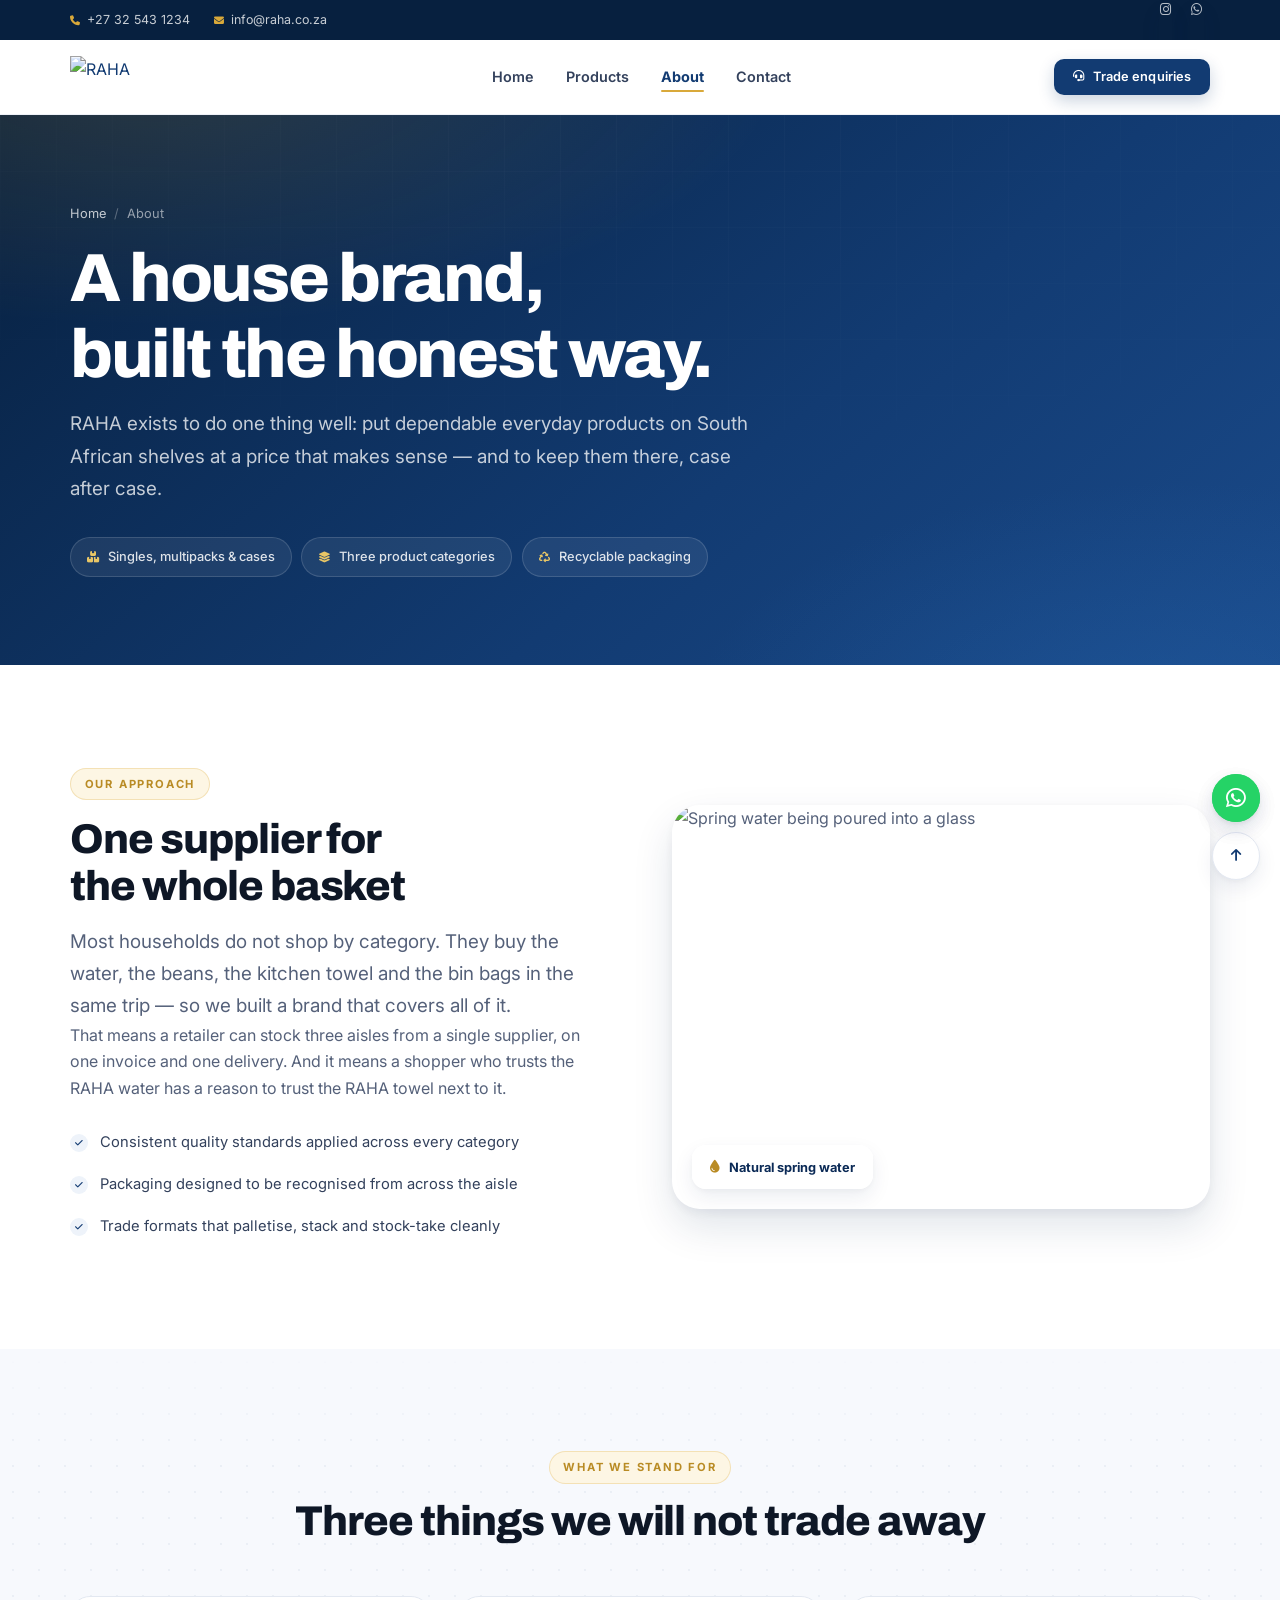
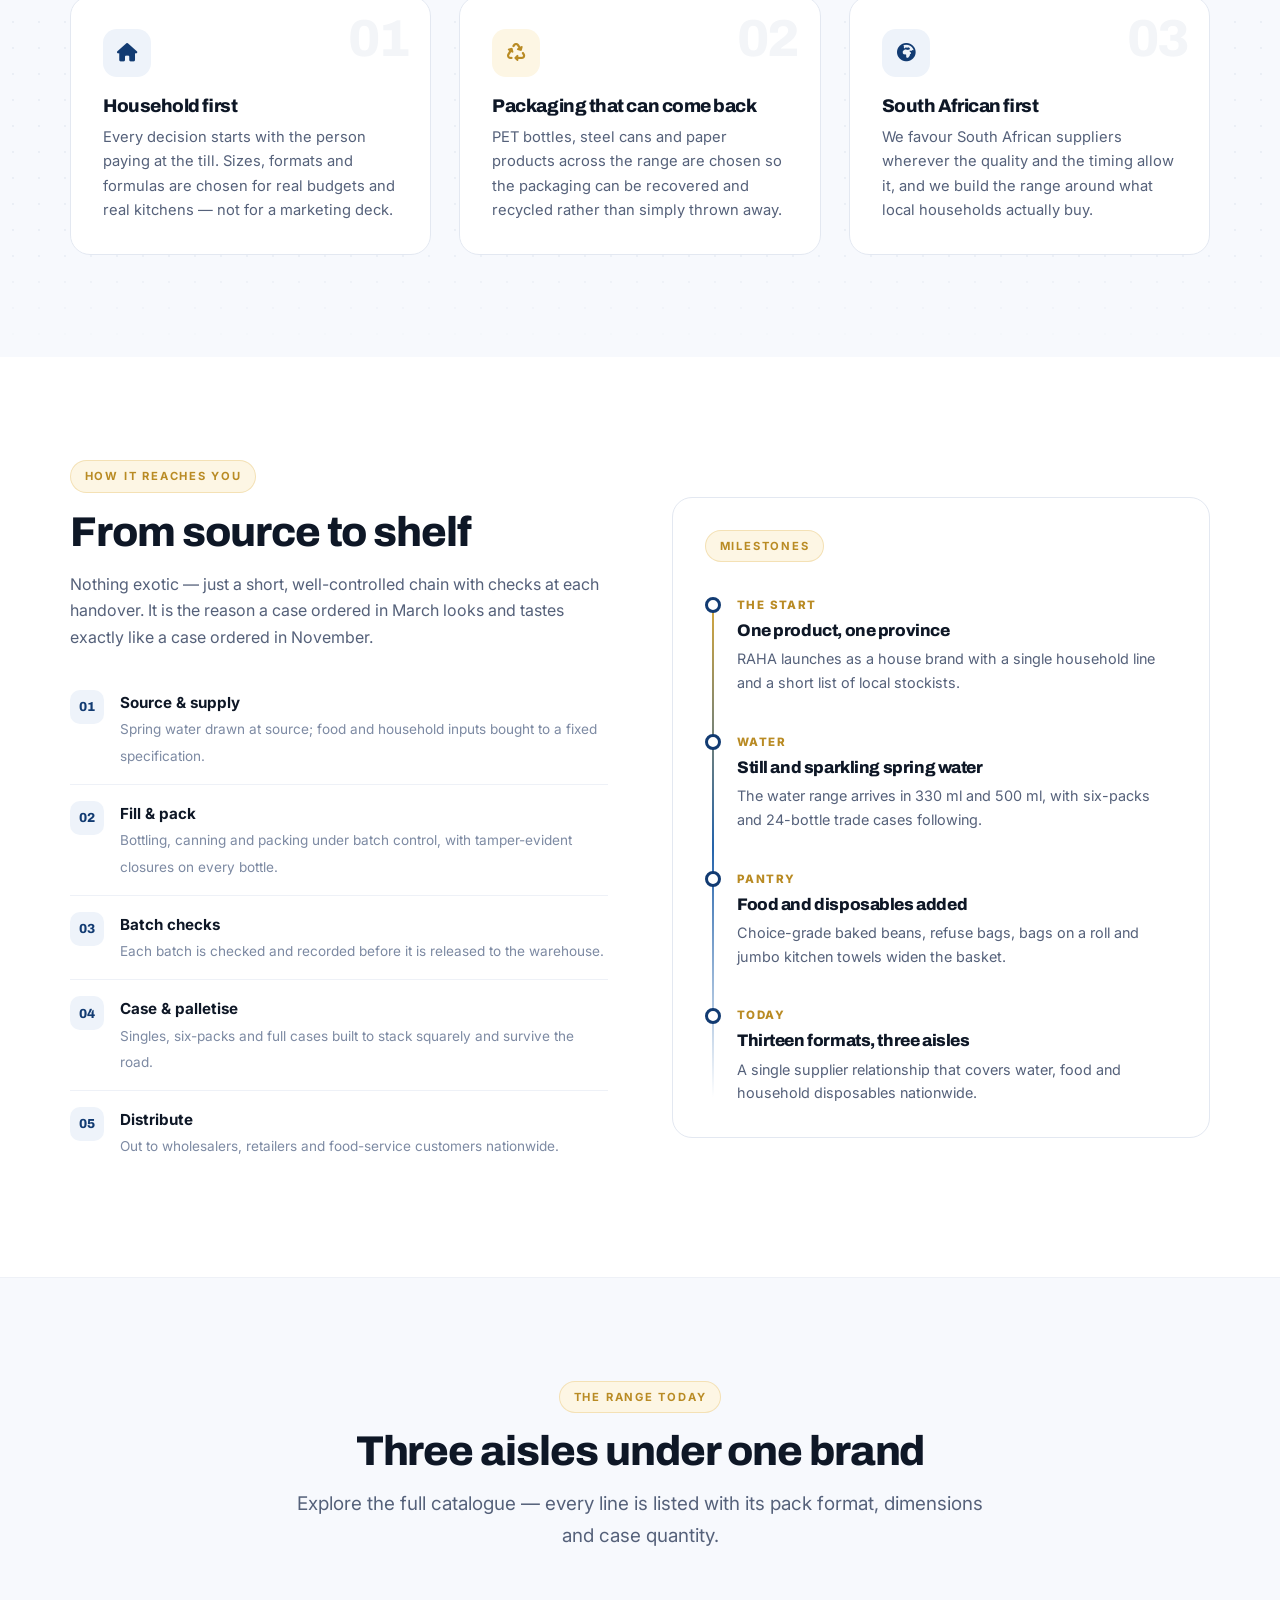
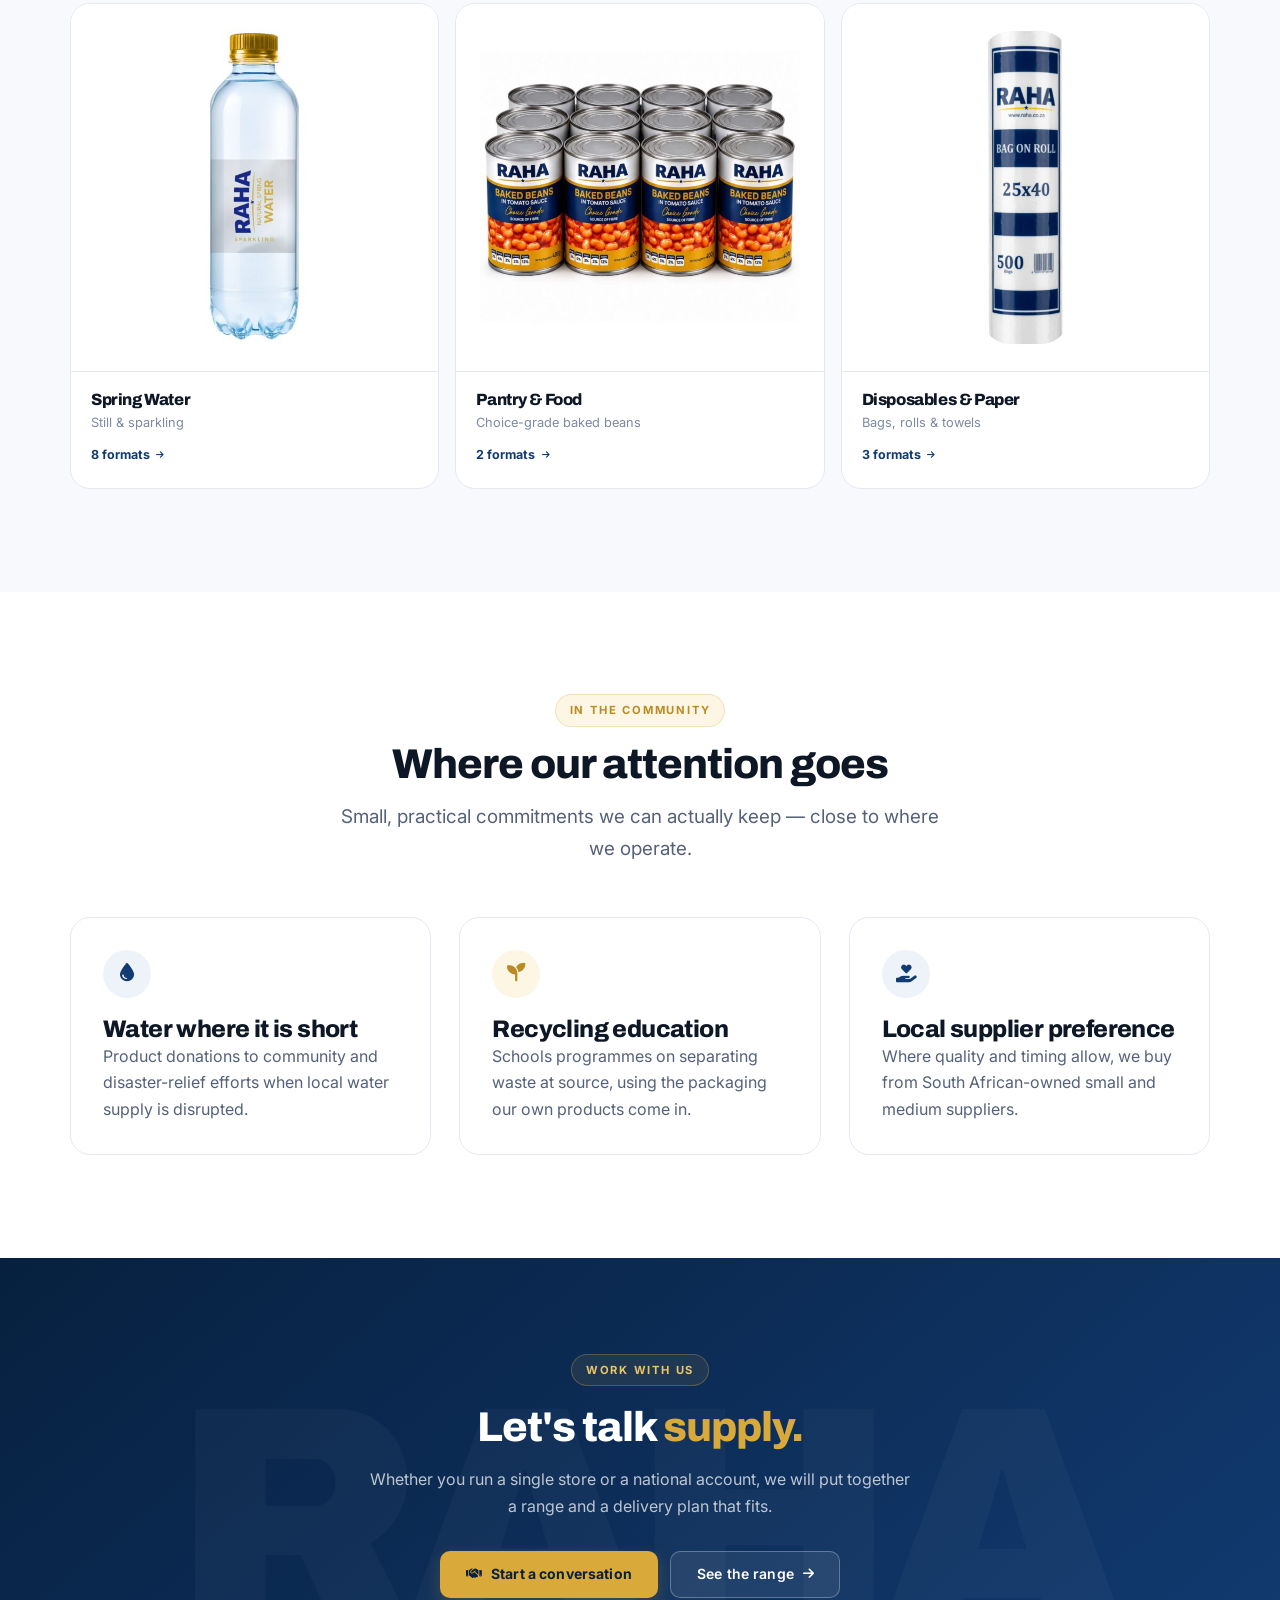
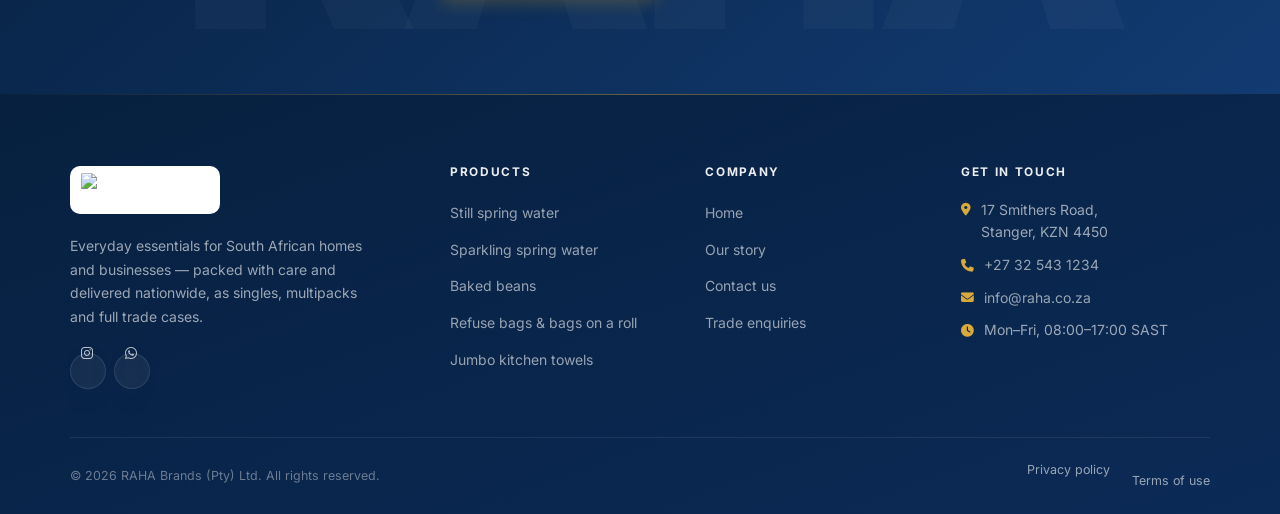
==== about/index.html @ f07d99db "Update site pages, add product images and assets Co-Authored-By: Claude Sonnet 5 <noreply@anthropic." ====
<!DOCTYPE html>
<html lang="en-ZA">
<head>
  <meta charset="UTF-8">
  <meta name="viewport" content="width=device-width, initial-scale=1">
  <meta name="theme-color" content="#123b72">

  <title>About RAHA | A South African House Brand</title>
  <meta name="description" content="RAHA is a South African house brand built on three aisles — spring water, pantry staples and household disposables. Singles, multipacks and full trade cases, delivered nationwide.">
  <meta name="keywords" content="about RAHA, South African house brand, spring water, pantry staples, household disposables, local brand">
  <meta name="author" content="RAHA Brands (Pty) Ltd">
  <meta name="robots" content="index, follow">

  <meta property="og:type" content="website">
  <meta property="og:url" content="https://www.raha.co.za/about/">
  <meta property="og:title" content="About RAHA | A South African House Brand">
  <meta property="og:description" content="Three aisles, one trusted brand — proudly South African, delivered nationwide.">
  <meta property="og:image" content="https://www.raha.co.za/og-image.jpg">
  <meta property="og:site_name" content="RAHA">
  <meta name="twitter:card" content="summary_large_image">
  <meta name="twitter:title" content="About RAHA">
  <meta name="twitter:description" content="Three aisles, one trusted brand — proudly South African, delivered nationwide.">

  <link rel="canonical" href="https://www.raha.co.za/about/">
  <link rel="icon" href="../favicon.ico" type="image/x-icon">
  <link rel="apple-touch-icon" sizes="180x180" href="../apple-touch-icon.png">

  <link rel="preconnect" href="https://fonts.googleapis.com">
  <link rel="preconnect" href="https://fonts.gstatic.com" crossorigin>
  <link href="https://fonts.googleapis.com/css2?family=Archivo:wght@600;700;800;900&family=Inter:wght@400;500;600;700&display=swap" rel="stylesheet">
  <link rel="stylesheet" href="https://cdnjs.cloudflare.com/ajax/libs/font-awesome/6.5.0/css/all.min.css">
  <link rel="stylesheet" href="../assets/css/raha.css">
  <link rel="stylesheet" href="../assets/css/motion.css">
</head>
<body>

<a class="skip-link" href="#main">Skip to content</a>

<div class="topbar">
  <div class="shell topbar__inner">
    <ul class="topbar__list">
      <li><i class="fas fa-phone" aria-hidden="true"></i><a href="tel:+27325431234">+27 32 543 1234</a></li>
      <li><i class="fas fa-envelope" aria-hidden="true"></i><a href="mailto:info@raha.co.za">info@raha.co.za</a></li>
    </ul>
    <ul class="topbar__social" aria-label="RAHA on social media">
      <li><a href="https://www.instagram.com/Raha_brands" target="_blank" rel="noopener" aria-label="RAHA on Instagram"><i class="fab fa-instagram" aria-hidden="true"></i></a></li>
      <li><a href="https://wa.me/27325431234" target="_blank" rel="noopener" aria-label="RAHA on WhatsApp"><i class="fab fa-whatsapp" aria-hidden="true"></i></a></li>
    </ul>
  </div>
</div>

<header class="site-header">
  <div class="shell site-header__inner">
    <a class="brand" href="../home/" aria-label="RAHA — home">
      <img src="../logo.jpeg" alt="RAHA" width="160" height="42">
    </a>

    <nav class="nav" aria-label="Primary">
      <ul class="nav__list">
        <li><a class="nav__link" href="../home/">Home</a></li>
        <li><a class="nav__link" href="../product/">Products</a></li>
        <li><a class="nav__link" href="../about/" aria-current="page">About</a></li>
        <li><a class="nav__link" href="../contact/">Contact</a></li>
      </ul>
    </nav>

    <div class="header-actions">
      <a class="btn btn--primary btn--sm btn--desktop" href="../contact/"><i class="fas fa-headset" aria-hidden="true"></i> Trade enquiries</a>
      <button type="button" class="burger" id="burger" aria-expanded="false" aria-controls="mobileNav" aria-label="Open menu">
        <span></span><span></span><span></span>
      </button>
    </div>
  </div>
</header>

<div class="mobile-nav" id="mobileNav">
  <a class="mobile-nav__link" href="../home/">Home <i class="fas fa-chevron-right" aria-hidden="true"></i></a>
  <a class="mobile-nav__link" href="../product/">Products <i class="fas fa-chevron-right" aria-hidden="true"></i></a>
  <a class="mobile-nav__link" href="../about/" aria-current="page">About <i class="fas fa-chevron-right" aria-hidden="true"></i></a>
  <a class="mobile-nav__link" href="../contact/">Contact <i class="fas fa-chevron-right" aria-hidden="true"></i></a>
  <a class="btn btn--primary btn--block" href="../contact/"><i class="fas fa-headset" aria-hidden="true"></i> Trade enquiries</a>
</div>
<div class="scrim" id="scrim"></div>

<main id="main">

  <!-- ══ PAGE HERO ══ -->
  <section class="page-hero">
    <div class="shell">
      <nav aria-label="Breadcrumb">
        <ol class="crumbs">
          <li><a href="../home/">Home</a></li>
          <li>About</li>
        </ol>
      </nav>
      <h1 class="display">A house brand,<br>built the honest way.</h1>
      <p class="lead measure">RAHA exists to do one thing well: put dependable everyday products on South African shelves at a price that makes sense — and to keep them there, case after case.</p>

      <div class="hero-facts">
        <span class="hero-fact"><i class="fas fa-boxes-stacked" aria-hidden="true"></i> Singles, multipacks &amp; cases</span>
        <span class="hero-fact"><i class="fas fa-layer-group" aria-hidden="true"></i> Three product categories</span>
        <span class="hero-fact"><i class="fas fa-recycle" aria-hidden="true"></i> Recyclable packaging</span>
      </div>
    </div>
  </section>

  <!-- ══ INTRO SPLIT ══ -->
  <section class="section">
    <div class="shell split">
      <div class="reveal reveal--left">
        <span class="eyebrow">Our approach</span>
        <h2 class="h2" style="margin:1rem 0">One supplier for<br>the whole basket</h2>
        <p class="lead">Most households do not shop by category. They buy the water, the beans, the kitchen towel and the bin bags in the same trip — so we built a brand that covers all of it.</p>
        <p>That means a retailer can stock three aisles from a single supplier, on one invoice and one delivery. And it means a shopper who trusts the RAHA water has a reason to trust the RAHA towel next to it.</p>

        <ul class="check-list" style="margin-top:1.25rem">
          <li><i class="fas fa-check" aria-hidden="true"></i> Consistent quality standards applied across every category</li>
          <li><i class="fas fa-check" aria-hidden="true"></i> Packaging designed to be recognised from across the aisle</li>
          <li><i class="fas fa-check" aria-hidden="true"></i> Trade formats that palletise, stack and stock-take cleanly</li>
        </ul>
      </div>

      <div class="split__media reveal reveal--right" data-delay="1">
        <img src="../pic2.jpg" alt="Spring water being poured into a glass" loading="lazy">
        <span class="split__badge"><i class="fas fa-droplet" aria-hidden="true"></i> Natural spring water</span>
      </div>
    </div>
  </section>

  <!-- ══ VALUES ══ -->
  <section class="section section--tint section--dotted">
    <div class="shell">
      <div class="section-head section-head--center reveal">
        <span class="eyebrow">What we stand for</span>
        <h2 class="h2">Three things we will not trade away</h2>
      </div>

      <div class="grid grid--3">
        <div class="card card--raise feature-card reveal reveal--flip">
          <span class="feature-card__index" aria-hidden="true">01</span>
          <div class="icon-badge"><i class="fas fa-house" aria-hidden="true"></i></div>
          <h3>Household first</h3>
          <p>Every decision starts with the person paying at the till. Sizes, formats and formulas are chosen for real budgets and real kitchens — not for a marketing deck.</p>
        </div>

        <div class="card card--raise feature-card reveal reveal--flip" data-delay="1">
          <span class="feature-card__index" aria-hidden="true">02</span>
          <div class="icon-badge icon-badge--gold"><i class="fas fa-recycle" aria-hidden="true"></i></div>
          <h3>Packaging that can come back</h3>
          <p>PET bottles, steel cans and paper products across the range are chosen so the packaging can be recovered and recycled rather than simply thrown away.</p>
        </div>

        <div class="card card--raise feature-card reveal reveal--flip" data-delay="2">
          <span class="feature-card__index" aria-hidden="true">03</span>
          <div class="icon-badge"><i class="fas fa-globe-africa" aria-hidden="true"></i></div>
          <h3>South African first</h3>
          <p>We favour South African suppliers wherever the quality and the timing allow it, and we build the range around what local households actually buy.</p>
        </div>
      </div>
    </div>
  </section>

  <!-- ══ RANGE + PROCESS ══ -->
  <section class="section">
    <div class="shell split">
      <div class="reveal reveal--left">
        <span class="eyebrow">How it reaches you</span>
        <h2 class="h2" style="margin:1rem 0">From source to shelf</h2>
        <p>Nothing exotic — just a short, well-controlled chain with checks at each handover. It is the reason a case ordered in March looks and tastes exactly like a case ordered in November.</p>

        <ol class="process-list" style="margin-top:1.5rem">
          <li><div><strong>Source &amp; supply</strong><span>Spring water drawn at source; food and household inputs bought to a fixed specification.</span></div></li>
          <li><div><strong>Fill &amp; pack</strong><span>Bottling, canning and packing under batch control, with tamper-evident closures on every bottle.</span></div></li>
          <li><div><strong>Batch checks</strong><span>Each batch is checked and recorded before it is released to the warehouse.</span></div></li>
          <li><div><strong>Case &amp; palletise</strong><span>Singles, six-packs and full cases built to stack squarely and survive the road.</span></div></li>
          <li><div><strong>Distribute</strong><span>Out to wholesalers, retailers and food-service customers nationwide.</span></div></li>
        </ol>
      </div>

      <div class="reveal reveal--right" data-delay="1">
        <div class="card">
          <span class="eyebrow">Milestones</span>
          <div class="timeline" style="margin-top:1.75rem">
            <div class="timeline__item">
              <span class="timeline__year">The start</span>
              <h3>One product, one province</h3>
              <p>RAHA launches as a house brand with a single household line and a short list of local stockists.</p>
            </div>
            <div class="timeline__item">
              <span class="timeline__year">Water</span>
              <h3>Still and sparkling spring water</h3>
              <p>The water range arrives in 330 ml and 500 ml, with six-packs and 24-bottle trade cases following.</p>
            </div>
            <div class="timeline__item">
              <span class="timeline__year">Pantry</span>
              <h3>Food and disposables added</h3>
              <p>Choice-grade baked beans, refuse bags, bags on a roll and jumbo kitchen towels widen the basket.</p>
            </div>
            <div class="timeline__item">
              <span class="timeline__year">Today</span>
              <h3>Thirteen formats, three aisles</h3>
              <p>A single supplier relationship that covers water, food and household disposables nationwide.</p>
            </div>
          </div>
        </div>
      </div>
    </div>
  </section>

  <!-- ══ RANGE STRIP ══ -->
  <section class="section section--tint section--rule">
    <div class="shell">
      <div class="section-head section-head--center reveal">
        <span class="eyebrow">The range today</span>
        <h2 class="h2">Three aisles under one brand</h2>
        <p class="lead measure mx-auto">Explore the full catalogue — every line is listed with its pack format, dimensions and case quantity.</p>
      </div>

      <div class="cat-grid">
        <a class="cat-tile reveal" href="../product/">
          <div class="cat-tile__media"><img src="../image/Raha-Sparkling-Water-500ml-1-medium.jpg" alt="RAHA Sparkling Spring Water 500 ml bottle" loading="lazy" width="600" height="600"></div>
          <div class="cat-tile__body"><h3>Spring Water</h3><p>Still &amp; sparkling</p><span>8 formats <i class="fas fa-arrow-right" aria-hidden="true"></i></span></div>
        </a>
        <a class="cat-tile reveal" data-delay="1" href="../product/">
          <div class="cat-tile__media"><img src="../image/Raha-Baked-Beans-In-Tomato-Sauce-12x400gr-medium.jpg" alt="RAHA Baked Beans case of twelve 400 g cans" loading="lazy" width="600" height="600"></div>
          <div class="cat-tile__body"><h3>Pantry &amp; Food</h3><p>Choice-grade baked beans</p><span>2 formats <i class="fas fa-arrow-right" aria-hidden="true"></i></span></div>
        </a>
        <a class="cat-tile reveal" data-delay="2" href="../product/">
          <div class="cat-tile__media"><img src="../image/Raha-Bag-On-Roll-25x40-500-Bags.webp" alt="RAHA Bag on Roll, 500 bags" loading="lazy" width="600" height="600"></div>
          <div class="cat-tile__body"><h3>Disposables &amp; Paper</h3><p>Bags, rolls &amp; towels</p><span>3 formats <i class="fas fa-arrow-right" aria-hidden="true"></i></span></div>
        </a>
      </div>
    </div>
  </section>

  <!-- ══ COMMUNITY ══ -->
  <section class="section">
    <div class="shell">
      <div class="section-head section-head--center reveal">
        <span class="eyebrow">In the community</span>
        <h2 class="h2">Where our attention goes</h2>
        <p class="lead measure mx-auto">Small, practical commitments we can actually keep — close to where we operate.</p>
      </div>

      <div class="grid grid--3">
        <div class="card card--raise reveal reveal--scale">
          <div class="icon-badge icon-badge--round"><i class="fas fa-droplet" aria-hidden="true"></i></div>
          <h3 class="h3">Water where it is short</h3>
          <p>Product donations to community and disaster-relief efforts when local water supply is disrupted.</p>
        </div>
        <div class="card card--raise reveal reveal--scale" data-delay="1">
          <div class="icon-badge icon-badge--round icon-badge--gold"><i class="fas fa-seedling" aria-hidden="true"></i></div>
          <h3 class="h3">Recycling education</h3>
          <p>Schools programmes on separating waste at source, using the packaging our own products come in.</p>
        </div>
        <div class="card card--raise reveal reveal--scale" data-delay="2">
          <div class="icon-badge icon-badge--round"><i class="fas fa-hand-holding-heart" aria-hidden="true"></i></div>
          <h3 class="h3">Local supplier preference</h3>
          <p>Where quality and timing allow, we buy from South African-owned small and medium suppliers.</p>
        </div>
      </div>
    </div>
  </section>

  <!-- ══ CTA ══ -->
  <section class="cta-band">
    <div class="shell">
      <span class="eyebrow eyebrow--on-dark">Work with us</span>
      <h2 class="h2">Let's talk <em>supply.</em></h2>
      <p>Whether you run a single store or a national account, we will put together a range and a delivery plan that fits.</p>
      <div class="cta-band__btns">
        <a class="btn btn--gold" href="../contact/"><i class="fas fa-handshake" aria-hidden="true"></i> Start a conversation</a>
        <a class="btn btn--ghost-light" href="../product/">See the range <i class="fas fa-arrow-right" aria-hidden="true"></i></a>
      </div>
    </div>
  </section>

</main>

<footer class="site-footer">
  <div class="shell">
    <div class="site-footer__grid">
      <div class="site-footer__brand">
        <img src="../logo.jpeg" alt="RAHA" width="150" height="40">
        <p>Everyday essentials for South African homes and businesses — packed with care and delivered nationwide, as singles, multipacks and full trade cases.</p>
        <div class="socials">
          <a href="https://www.instagram.com/Raha_brands" target="_blank" rel="noopener" aria-label="RAHA on Instagram (@Raha_brands)"><i class="fab fa-instagram" aria-hidden="true"></i></a>
          <a href="https://wa.me/27325431234" target="_blank" rel="noopener" aria-label="RAHA on WhatsApp"><i class="fab fa-whatsapp" aria-hidden="true"></i></a>
        </div>
      </div>

      <div>
        <h4>Products</h4>
        <ul>
          <li><a href="../product/">Still spring water</a></li>
          <li><a href="../product/">Sparkling spring water</a></li>
          <li><a href="../product/">Baked beans</a></li>
          <li><a href="../product/">Refuse bags &amp; bags on a roll</a></li>
          <li><a href="../product/">Jumbo kitchen towels</a></li>
        </ul>
      </div>

      <div>
        <h4>Company</h4>
        <ul>
          <li><a href="../home/">Home</a></li>
          <li><a href="../about/">Our story</a></li>
          <li><a href="../contact/">Contact us</a></li>
          <li><a href="../contact/#trade">Trade enquiries</a></li>
        </ul>
      </div>

      <div>
        <h4>Get in touch</h4>
        <ul>
          <li class="contact-line"><i class="fas fa-location-dot" aria-hidden="true"></i><span>17 Smithers Road,<br>Stanger, KZN 4450</span></li>
          <li class="contact-line"><i class="fas fa-phone" aria-hidden="true"></i><a href="tel:+27325431234">+27 32 543 1234</a></li>
          <li class="contact-line"><i class="fas fa-envelope" aria-hidden="true"></i><a href="mailto:info@raha.co.za">info@raha.co.za</a></li>
          <li class="contact-line"><i class="fas fa-clock" aria-hidden="true"></i><span>Mon–Fri, 08:00–17:00 SAST</span></li>
        </ul>
      </div>
    </div>

    <div class="site-footer__bar">
      <p>&copy; <span data-year>2026</span> RAHA Brands (Pty) Ltd. All rights reserved.</p>
      <ul>
        <li><a href="#">Privacy policy</a></li>
        <li><a href="#">Terms of use</a></li>
      </ul>
    </div>
  </div>
</footer>

<div class="fab-stack">
  <button type="button" class="fab fab--top" aria-label="Back to top"><i class="fas fa-arrow-up" aria-hidden="true"></i></button>
  <a class="fab fab--wa" href="https://wa.me/27325431234" target="_blank" rel="noopener" aria-label="Chat with RAHA on WhatsApp"><i class="fab fa-whatsapp" aria-hidden="true"></i></a>
</div>

<script src="../assets/js/raha.js" defer></script>
<script src="../assets/js/motion.js" defer></script>
</body>
</html>
---- assets/css/raha.css ----
/* ==========================================================================
   RAHA — Design System
   Brand palette derived from packaging artwork: navy + gold + warm neutrals.
   Single stylesheet shared by every page.
   ========================================================================== */

/* --------------------------------------------------------------------------
   1. Tokens
   -------------------------------------------------------------------------- */
:root {
  /* Brand */
  --navy-900: #07203f;
  --navy-800: #0b2a56;
  --navy-700: #123b72;   /* primary — matches the RAHA wordmark */
  --navy-600: #1a4a8a;
  --navy-500: #2463ab;
  --navy-050: #eef3fa;

  --gold-600: #b98b24;
  --gold-500: #d9a93a;   /* the swoosh under the wordmark */
  --gold-400: #e8c666;
  --gold-050: #fdf6e4;

  /* Neutrals */
  --ink:        #0e1726;
  --ink-soft:   #33415c;
  --body:       #55617a;
  --muted:      #7d8aa3;
  --line:       #e3e8f1;
  --line-soft:  #eef1f7;
  --surface:    #ffffff;
  --surface-2:  #f7f9fd;
  --surface-3:  #eef2f9;

  /* Support */
  --success: #1f8a54;
  --success-bg: #e8f5ee;

  /* Elevation — soft, tinted with brand navy rather than pure black */
  --shadow-xs: 0 1px 2px rgba(11, 42, 86, .06);
  --shadow-sm: 0 2px 6px rgba(11, 42, 86, .06), 0 1px 2px rgba(11, 42, 86, .04);
  --shadow-md: 0 8px 20px rgba(11, 42, 86, .08), 0 2px 6px rgba(11, 42, 86, .04);
  --shadow-lg: 0 18px 40px rgba(11, 42, 86, .12), 0 4px 12px rgba(11, 42, 86, .06);
  --shadow-xl: 0 32px 64px rgba(7, 32, 63, .18);

  /* Radii */
  --r-xs: 6px;
  --r-sm: 10px;
  --r-md: 14px;
  --r-lg: 20px;
  --r-xl: 28px;
  --r-pill: 999px;

  /* Motion */
  --ease: cubic-bezier(.22, .61, .36, 1);
  --ease-out: cubic-bezier(.16, 1, .3, 1);
  --t-fast: .18s var(--ease);
  --t-base: .28s var(--ease);
  --t-slow: .5s var(--ease-out);

  /* Layout */
  --shell: 1220px;
  --gutter: clamp(1.15rem, 4vw, 2.5rem);
  --header-h: 74px;

  /* Type */
  --font-display: 'Archivo', 'Inter', -apple-system, BlinkMacSystemFont, 'Segoe UI', sans-serif;
  --font-body: 'Inter', -apple-system, BlinkMacSystemFont, 'Segoe UI', Roboto, sans-serif;
}

/* --------------------------------------------------------------------------
   2. Reset & base
   -------------------------------------------------------------------------- */
*, *::before, *::after { box-sizing: border-box; }

* { margin: 0; padding: 0; }

html {
  scroll-behavior: smooth;
  scroll-padding-top: calc(var(--header-h) + 24px);
  -webkit-text-size-adjust: 100%;
}

body {
  font-family: var(--font-body);
  font-size: 1rem;
  line-height: 1.65;
  color: var(--body);
  background: var(--surface);
  overflow-x: hidden;
  -webkit-font-smoothing: antialiased;
  -moz-osx-font-smoothing: grayscale;
  font-feature-settings: 'kern' 1, 'liga' 1;
}

/* `overflow-x: hidden` turns body into a scroll container, which can strand
   `position: sticky` descendants. `clip` gives the same visual result
   without that side effect. */
@supports (overflow-x: clip) {
  body { overflow-x: clip; }
}

img, svg, video { display: block; max-width: 100%; }
img { height: auto; }

button, input, select, textarea { font: inherit; color: inherit; }
button { background: none; border: none; cursor: pointer; }

ul, ol { list-style: none; }

a { color: var(--navy-700); text-decoration: none; transition: color var(--t-fast); }
a:hover { color: var(--gold-600); }

h1, h2, h3, h4, h5 {
  font-family: var(--font-display);
  color: var(--ink);
  font-weight: 800;
  line-height: 1.12;
  letter-spacing: -.025em;
  text-wrap: balance;
}

p { text-wrap: pretty; }

:focus-visible {
  outline: 3px solid var(--gold-500);
  outline-offset: 3px;
  border-radius: var(--r-xs);
}

::selection { background: var(--navy-700); color: #fff; }

.sr-only {
  position: absolute; width: 1px; height: 1px;
  padding: 0; margin: -1px; overflow: hidden;
  clip: rect(0 0 0 0); white-space: nowrap; border: 0;
}

.skip-link {
  position: absolute; top: 0; left: 50%;
  transform: translate(-50%, -120%);
  z-index: 2000; background: var(--navy-700); color: #fff;
  padding: .75rem 1.5rem; border-radius: 0 0 var(--r-sm) var(--r-sm);
  font-weight: 600; font-size: .875rem;
  transition: transform var(--t-base);
}
.skip-link:focus { transform: translate(-50%, 0); color: #fff; }

/* --------------------------------------------------------------------------
   3. Layout primitives
   -------------------------------------------------------------------------- */
.shell {
  width: 100%;
  max-width: var(--shell);
  margin-inline: auto;
  padding-inline: var(--gutter);
}

.section { padding-block: clamp(3.75rem, 8vw, 6.5rem); }
.section--tight { padding-block: clamp(2.75rem, 5vw, 4rem); }
.section--tint { background: var(--surface-2); }
.section--rule { border-top: 1px solid var(--line-soft); }

/* Subtle dotted texture used behind tinted sections */
.section--dotted { position: relative; isolation: isolate; }
.section--dotted::before {
  content: ''; position: absolute; inset: 0; z-index: -1;
  background-image: radial-gradient(rgba(18, 59, 114, .05) 1px, transparent 1px);
  background-size: 26px 26px;
  -webkit-mask-image: linear-gradient(180deg, transparent, #000 18%, #000 82%, transparent);
          mask-image: linear-gradient(180deg, transparent, #000 18%, #000 82%, transparent);
}

.stack > * + * { margin-top: 1rem; }

.grid { display: grid; gap: clamp(1rem, 2.5vw, 1.75rem); }
.grid--2 { grid-template-columns: repeat(2, minmax(0, 1fr)); }
.grid--3 { grid-template-columns: repeat(3, minmax(0, 1fr)); }
.grid--4 { grid-template-columns: repeat(4, minmax(0, 1fr)); }

/* --------------------------------------------------------------------------
   4. Type helpers
   -------------------------------------------------------------------------- */
.eyebrow {
  display: inline-flex; align-items: center; gap: .5rem;
  font-family: var(--font-body);
  font-size: .7rem; font-weight: 700;
  letter-spacing: .16em; text-transform: uppercase;
  color: var(--gold-600);
  background: var(--gold-050);
  border: 1px solid rgba(217, 169, 58, .28);
  padding: .38rem .85rem;
  border-radius: var(--r-pill);
}
.eyebrow--on-dark {
  color: var(--gold-400);
  background: rgba(217, 169, 58, .1);
  border-color: rgba(217, 169, 58, .3);
}

.display   { font-size: clamp(2.35rem, 5.6vw, 4.25rem); letter-spacing: -.035em; }
.h1        { font-size: clamp(2.1rem, 4.6vw, 3.25rem); }
.h2        { font-size: clamp(1.75rem, 3.4vw, 2.6rem); }
.h3        { font-size: clamp(1.2rem, 1.9vw, 1.5rem); }

.lead {
  font-size: clamp(1.02rem, 1.5vw, 1.18rem);
  line-height: 1.7;
  color: var(--body);
}

.gold { color: var(--gold-500); }
.text-center { text-align: center; }
.measure { max-width: 58ch; }
.measure-narrow { max-width: 46ch; }
.mx-auto { margin-inline: auto; }

.section-head { margin-bottom: clamp(2.25rem, 4vw, 3.5rem); }
.section-head .h2 { margin-top: .9rem; }
.section-head .lead { margin-top: .85rem; }
.section-head--center { text-align: center; }
.section-head--center .lead { margin-inline: auto; }

/* --------------------------------------------------------------------------
   5. Buttons
   -------------------------------------------------------------------------- */
.btn {
  --btn-bg: var(--navy-700);
  --btn-fg: #fff;
  --btn-bd: transparent;
  display: inline-flex; align-items: center; justify-content: center; gap: .55rem;
  font-family: var(--font-body);
  font-size: .875rem; font-weight: 600; line-height: 1;
  letter-spacing: .01em;
  padding: .95rem 1.6rem;
  border-radius: var(--r-sm);
  background: var(--btn-bg);
  color: var(--btn-fg);
  border: 1.5px solid var(--btn-bd);
  transition: transform var(--t-fast), box-shadow var(--t-base),
              background-color var(--t-base), color var(--t-base), border-color var(--t-base);
  white-space: nowrap;
}
.btn:hover { color: var(--btn-fg); transform: translateY(-2px); }
.btn:active { transform: translateY(0); }
.btn i { font-size: .9em; }

.btn--primary { --btn-bg: var(--navy-700); box-shadow: 0 6px 16px rgba(18, 59, 114, .22); }
.btn--primary:hover { --btn-bg: var(--navy-600); box-shadow: 0 10px 24px rgba(18, 59, 114, .3); }

.btn--gold { --btn-bg: var(--gold-500); --btn-fg: var(--navy-900); font-weight: 700; box-shadow: 0 6px 16px rgba(185, 139, 36, .28); }
.btn--gold:hover { --btn-bg: var(--gold-400); box-shadow: 0 10px 26px rgba(185, 139, 36, .34); }

.btn--outline { --btn-bg: transparent; --btn-fg: var(--navy-700); --btn-bd: var(--line); }
.btn--outline:hover { --btn-bd: var(--navy-700); --btn-bg: var(--navy-050); }

.btn--ghost-light { --btn-bg: rgba(255,255,255,.08); --btn-fg: #fff; --btn-bd: rgba(255,255,255,.28); }
.btn--ghost-light:hover { --btn-bg: rgba(255,255,255,.18); --btn-bd: rgba(255,255,255,.5); }

.btn--sm { padding: .65rem 1.1rem; font-size: .8rem; }
.btn--block { width: 100%; }

.link-arrow {
  display: inline-flex; align-items: center; gap: .45rem;
  font-weight: 600; font-size: .875rem; color: var(--navy-700);
}
.link-arrow i { transition: transform var(--t-base); font-size: .78em; }
.link-arrow:hover i { transform: translateX(4px); }

/* --------------------------------------------------------------------------
   6. Header / navigation
   -------------------------------------------------------------------------- */
.topbar {
  background: var(--navy-900);
  color: rgba(255, 255, 255, .68);
  font-size: .78rem;
}
.topbar__inner {
  display: flex; align-items: center; justify-content: space-between;
  gap: 1.5rem; min-height: 38px; flex-wrap: wrap;
}
.topbar a { color: rgba(255, 255, 255, .78); }
.topbar a:hover { color: var(--gold-400); }
.topbar__list { display: flex; align-items: center; gap: 1.5rem; }
.topbar__list li { display: inline-flex; align-items: center; gap: .45rem; }
.topbar__list i { color: var(--gold-500); font-size: .8em; }
.topbar__note { display: inline-flex; align-items: center; gap: .5rem; letter-spacing: .04em; }

.topbar__social { display: flex; align-items: center; gap: .35rem; }
.topbar__social a {
  width: 26px; height: 26px;
  display: inline-flex; align-items: center; justify-content: center;
  line-height: 1;
  border-radius: var(--r-pill);
  color: rgba(255, 255, 255, .7);
  font-size: .82rem;
  transition: background-color var(--t-fast), color var(--t-fast), transform var(--t-fast);
}
.topbar__social a:hover {
  background: rgba(255, 255, 255, .1);
  color: var(--gold-400);
  transform: translateY(-1px);
}

.site-header {
  position: sticky; top: 0; z-index: 900;
  background: rgba(255, 255, 255, .88);
  backdrop-filter: blur(16px) saturate(160%);
  -webkit-backdrop-filter: blur(16px) saturate(160%);
  border-bottom: 1px solid var(--line-soft);
  transition: box-shadow var(--t-base), background-color var(--t-base);
}
.site-header.is-stuck {
  background: rgba(255, 255, 255, .97);
  box-shadow: var(--shadow-sm);
}

.site-header__inner {
  display: flex; align-items: center; justify-content: space-between;
  gap: 1.5rem; min-height: var(--header-h);
}

.brand { display: inline-flex; align-items: center; flex-shrink: 0; }
.brand img { height: 42px; width: auto; transition: transform var(--t-base); }
.brand:hover img { transform: scale(1.03); }

.nav { display: flex; align-items: center; gap: 2rem; }
.nav__list { display: flex; align-items: center; gap: 2rem; }
.nav__link {
  position: relative;
  font-size: .9rem; font-weight: 600; color: var(--ink-soft);
  padding-block: .4rem;
}
.nav__link::after {
  content: ''; position: absolute; left: 0; bottom: 0;
  width: 100%; height: 2px; border-radius: 2px;
  background: var(--gold-500);
  transform: scaleX(0); transform-origin: right;
  transition: transform var(--t-base);
}
.nav__link:hover { color: var(--navy-700); }
.nav__link:hover::after { transform: scaleX(1); transform-origin: left; }
.nav__link[aria-current="page"] { color: var(--navy-700); font-weight: 700; }
.nav__link[aria-current="page"]::after { transform: scaleX(1); }

.header-actions { display: flex; align-items: center; gap: .6rem; }

/* Enquiry basket trigger */
.basket-btn { position: relative; }
.basket-btn__count {
  position: absolute; top: -6px; right: -6px;
  min-width: 20px; height: 20px; padding: 0 5px;
  display: grid; place-items: center;
  background: var(--gold-500); color: var(--navy-900);
  border-radius: var(--r-pill);
  font-size: .68rem; font-weight: 800; line-height: 1;
  border: 2px solid #fff;
  transform: scale(0); transition: transform var(--t-base);
}
.basket-btn__count.is-on { transform: scale(1); }

/* Hamburger */
.burger {
  display: none; flex-direction: column; gap: 5px;
  width: 44px; height: 44px; align-items: center; justify-content: center;
  border-radius: var(--r-sm);
  border: 1px solid var(--line);
}
.burger span {
  display: block; width: 20px; height: 2px; border-radius: 2px;
  background: var(--navy-700); transition: transform var(--t-base), opacity var(--t-fast);
}
.burger[aria-expanded="true"] span:nth-child(1) { transform: translateY(7px) rotate(45deg); }
.burger[aria-expanded="true"] span:nth-child(2) { opacity: 0; }
.burger[aria-expanded="true"] span:nth-child(3) { transform: translateY(-7px) rotate(-45deg); }

/* Mobile panel */
.mobile-nav {
  position: fixed; inset: 0 0 auto; top: var(--header-h);
  background: #fff;
  border-bottom: 1px solid var(--line);
  box-shadow: var(--shadow-lg);
  padding: 1rem var(--gutter) 1.75rem;
  transform: translateY(-115%);
  transition: transform var(--t-slow);
  z-index: 899;
  visibility: hidden;
}
.mobile-nav.is-open { transform: translateY(0); visibility: visible; }
.mobile-nav__link {
  display: flex; align-items: center; justify-content: space-between;
  padding: 1rem .25rem; font-size: 1.05rem; font-weight: 600;
  color: var(--ink-soft); border-bottom: 1px solid var(--line-soft);
}
.mobile-nav__link i { color: var(--muted); font-size: .8rem; }
.mobile-nav__link[aria-current="page"] { color: var(--navy-700); }
.mobile-nav .btn { margin-top: 1.25rem; }

.scrim {
  position: fixed; inset: 0; z-index: 890;
  background: rgba(7, 32, 63, .45);
  backdrop-filter: blur(2px);
  opacity: 0; visibility: hidden;
  transition: opacity var(--t-base), visibility var(--t-base);
}
.scrim.is-open { opacity: 1; visibility: visible; }

/* --------------------------------------------------------------------------
   7. Page hero (interior pages)
   -------------------------------------------------------------------------- */
.page-hero {
  position: relative; isolation: isolate;
  background: linear-gradient(140deg, var(--navy-900) 0%, var(--navy-700) 60%, var(--navy-600) 100%);
  color: #fff;
  padding-block: clamp(3rem, 7vw, 5.5rem);
  overflow: hidden;
}
.page-hero::before {
  content: ''; position: absolute; inset: 0; z-index: -1;
  background:
    radial-gradient(900px 380px at 12% -10%, rgba(217, 169, 58, .16), transparent 70%),
    radial-gradient(700px 340px at 92% 110%, rgba(36, 99, 171, .38), transparent 70%);
}
.page-hero::after {
  content: ''; position: absolute; inset: 0; z-index: -1; opacity: .5;
  background-image: linear-gradient(rgba(255,255,255,.045) 1px, transparent 1px),
                    linear-gradient(90deg, rgba(255,255,255,.045) 1px, transparent 1px);
  background-size: 56px 56px;
  -webkit-mask-image: radial-gradient(120% 100% at 50% 0%, #000, transparent 75%);
          mask-image: radial-gradient(120% 100% at 50% 0%, #000, transparent 75%);
}
.page-hero h1 { color: #fff; margin-top: 1rem; }
.page-hero .lead { color: rgba(255, 255, 255, .76); margin-top: 1rem; }

.crumbs {
  display: flex; align-items: center; gap: .5rem; flex-wrap: wrap;
  font-size: .8rem; color: rgba(255, 255, 255, .55);
}
.crumbs a { color: rgba(255, 255, 255, .75); }
.crumbs a:hover { color: var(--gold-400); }
.crumbs li { display: inline-flex; align-items: center; gap: .5rem; }
.crumbs li + li::before { content: '/'; color: rgba(255, 255, 255, .3); }

.hero-facts {
  display: flex; flex-wrap: wrap; gap: .6rem;
  margin-top: 2rem;
}
.hero-fact {
  display: inline-flex; align-items: center; gap: .55rem;
  padding: .55rem 1rem;
  background: rgba(255, 255, 255, .07);
  border: 1px solid rgba(255, 255, 255, .14);
  border-radius: var(--r-pill);
  font-size: .8rem; font-weight: 500; color: rgba(255, 255, 255, .85);
}
.hero-fact i { color: var(--gold-400); font-size: .85em; }

/* --------------------------------------------------------------------------
   8. Cards
   -------------------------------------------------------------------------- */
.card {
  background: var(--surface);
  border: 1px solid var(--line);
  border-radius: var(--r-lg);
  padding: clamp(1.5rem, 3vw, 2rem);
  transition: transform var(--t-base), box-shadow var(--t-base), border-color var(--t-base);
}
.card--raise:hover {
  transform: translateY(-4px);
  box-shadow: var(--shadow-md);
  border-color: rgba(18, 59, 114, .18);
}

.icon-badge {
  width: 48px; height: 48px;
  display: grid; place-items: center;
  border-radius: var(--r-md);
  background: var(--navy-050);
  color: var(--navy-700);
  font-size: 1.15rem;
  margin-bottom: 1.15rem;
}
.icon-badge--gold { background: var(--gold-050); color: var(--gold-600); }
.icon-badge--round { border-radius: var(--r-pill); }

.feature-card { position: relative; overflow: hidden; }
.feature-card__index {
  position: absolute; top: 1rem; right: 1.35rem;
  font-family: var(--font-display); font-size: 3.25rem; font-weight: 800;
  color: rgba(18, 59, 114, .05); line-height: 1; letter-spacing: -.05em;
  pointer-events: none;
}
.feature-card h3 { font-size: 1.15rem; margin-bottom: .55rem; }
.feature-card p { font-size: .92rem; margin: 0; }

/* --------------------------------------------------------------------------
   9. Product cards + listing controls
   -------------------------------------------------------------------------- */
.catalog-bar {
  position: sticky; top: var(--header-h); z-index: 60;
  background: rgba(255, 255, 255, .93);
  backdrop-filter: blur(14px);
  -webkit-backdrop-filter: blur(14px);
  border-bottom: 1px solid var(--line);
  padding-block: .9rem;
}
.catalog-bar__inner {
  display: flex; align-items: center; gap: 1rem; flex-wrap: wrap;
  justify-content: space-between;
}

.filters { display: flex; gap: .5rem; flex-wrap: wrap; }
.filter {
  display: inline-flex; align-items: center; gap: .45rem;
  padding: .55rem 1rem;
  font-size: .82rem; font-weight: 600; color: var(--ink-soft);
  background: var(--surface-2);
  border: 1px solid var(--line);
  border-radius: var(--r-pill);
  transition: all var(--t-fast);
}
.filter:hover { border-color: var(--navy-500); color: var(--navy-700); }
.filter__n { font-size: .72rem; color: var(--muted); font-weight: 600; }
.filter[aria-pressed="true"] {
  background: var(--navy-700); border-color: var(--navy-700); color: #fff;
  box-shadow: 0 4px 12px rgba(18, 59, 114, .22);
}
.filter[aria-pressed="true"] .filter__n { color: rgba(255, 255, 255, .65); }

.search {
  position: relative; flex: 1 1 220px; max-width: 320px;
}
.search i {
  position: absolute; left: .95rem; top: 50%; transform: translateY(-50%);
  color: var(--muted); font-size: .85rem; pointer-events: none;
}
.search input {
  width: 100%; padding: .7rem 1rem .7rem 2.5rem;
  font-size: .875rem;
  background: var(--surface-2);
  border: 1px solid var(--line);
  border-radius: var(--r-pill);
  transition: border-color var(--t-fast), background-color var(--t-fast);
}
.search input:focus {
  outline: none; background: #fff;
  border-color: var(--navy-500);
  box-shadow: 0 0 0 4px rgba(36, 99, 171, .12);
}
.search input::placeholder { color: var(--muted); }

.catalog-count { font-size: .82rem; color: var(--muted); }
.catalog-count strong { color: var(--ink); font-weight: 700; }

.product-grid {
  display: grid;
  grid-template-columns: repeat(auto-fill, minmax(260px, 1fr));
  gap: clamp(1rem, 2vw, 1.6rem);
}

.p-card {
  display: flex; flex-direction: column;
  background: var(--surface);
  border: 1px solid var(--line);
  border-radius: var(--r-lg);
  overflow: hidden;
  transition: transform var(--t-base), box-shadow var(--t-base), border-color var(--t-base);
  /* Entry animation is CSS-only so filtered-in cards are never left invisible.
     `backwards` (not `both`) matters: a forwards fill would pin the final
     keyframe's transform and permanently override :hover and the tilt layer. */
  animation: cardIn .55s var(--ease-out) backwards;
}
.p-card:nth-child(1)  { animation-delay: .02s; }
.p-card:nth-child(2)  { animation-delay: .06s; }
.p-card:nth-child(3)  { animation-delay: .10s; }
.p-card:nth-child(4)  { animation-delay: .14s; }
.p-card:nth-child(n+5) { animation-delay: .18s; }

/* No `to` block — the end state is the element's own underlying transform,
   so hover/tilt take over cleanly the moment the animation finishes. */
@keyframes cardIn {
  from { opacity: 0; transform: translate3d(0, 18px, 0) scale(.985); }
}
.p-card:hover {
  transform: translateY(-5px);
  box-shadow: var(--shadow-lg);
  border-color: rgba(18, 59, 114, .16);
}
.p-card.is-hidden { display: none; }

/* The product photography is shot on white, so the media panel is white too —
   any tint here would show the edge of each JPEG as a visible box. */
.p-card__media {
  position: relative;
  aspect-ratio: 1 / 1;
  display: grid; place-items: center;
  padding: 1.25rem;
  background: #fff;
  border-bottom: 1px solid var(--line);
  overflow: hidden;
}
/* No drop-shadow: the source images are opaque JPEGs, so a shadow would
   trace the rectangle rather than the bottle. */
.p-card__media img {
  max-width: 100%; max-height: 100%;
  width: auto; object-fit: contain;
  transition: transform var(--t-slow);
  mix-blend-mode: multiply;
}
.p-card:hover .p-card__media img { transform: scale(1.06); }

/* z-index is required: the image's drop-shadow filter creates a stacking
   context, which would otherwise paint the photo over these overlays. */
.p-card__flag {
  position: absolute; top: .85rem; left: .85rem; z-index: 2;
  padding: .3rem .7rem;
  font-size: .64rem; font-weight: 800;
  letter-spacing: .1em; text-transform: uppercase;
  border-radius: var(--r-pill);
  background: var(--navy-700); color: #fff;
}
.p-card__flag--gold { background: var(--gold-500); color: var(--navy-900); }
.p-card__flag--case { background: #fff; color: var(--navy-700); border: 1px solid var(--line); }

.p-card__zoom {
  position: absolute; inset: auto .85rem .85rem auto; z-index: 2;
  width: 36px; height: 36px; display: grid; place-items: center;
  background: rgba(255, 255, 255, .92);
  border: 1px solid var(--line);
  border-radius: var(--r-pill);
  color: var(--navy-700); font-size: .8rem;
  opacity: 0; transform: translateY(6px);
  transition: opacity var(--t-base), transform var(--t-base), background-color var(--t-fast);
}
.p-card:hover .p-card__zoom, .p-card__zoom:focus-visible { opacity: 1; transform: translateY(0); }
.p-card__zoom:hover { background: var(--navy-700); color: #fff; border-color: var(--navy-700); }

.p-card__body { padding: 1.25rem 1.35rem .5rem; flex: 1; }
.p-card__cat {
  font-size: .68rem; font-weight: 700; letter-spacing: .12em;
  text-transform: uppercase; color: var(--gold-600);
}
.p-card__title {
  font-size: 1.05rem; font-weight: 700; margin: .5rem 0 .35rem;
  letter-spacing: -.015em; color: var(--ink);
}
.p-card__spec { font-size: .84rem; color: var(--muted); margin: 0; }

.p-card__tags { display: flex; flex-wrap: wrap; gap: .35rem; margin-top: .85rem; }
.tag {
  font-size: .68rem; font-weight: 600;
  padding: .25rem .6rem;
  border-radius: var(--r-xs);
  background: var(--surface-2);
  border: 1px solid var(--line-soft);
  color: var(--ink-soft);
}
.tag--stock { background: var(--success-bg); border-color: rgba(31, 138, 84, .18); color: var(--success); }

.p-card__foot {
  display: flex; gap: .5rem; padding: 1rem 1.35rem 1.35rem;
}
.p-card__foot .btn { flex: 1; }

.empty-state {
  padding: 4rem 1rem; text-align: center;
  border: 1px dashed var(--line); border-radius: var(--r-lg);
  background: var(--surface-2);
}
.empty-state i { font-size: 2rem; color: var(--muted); margin-bottom: 1rem; }
.empty-state h3 { font-size: 1.15rem; margin-bottom: .4rem; }

/* --------------------------------------------------------------------------
   10. Modal (product quick view)
   -------------------------------------------------------------------------- */
.modal {
  position: fixed; inset: 0; z-index: 1000;
  display: grid; place-items: center;
  padding: var(--gutter);
  opacity: 0; visibility: hidden;
  transition: opacity var(--t-base), visibility var(--t-base);
}
.modal.is-open { opacity: 1; visibility: visible; }
.modal__backdrop { position: absolute; inset: 0; background: rgba(7, 32, 63, .6); backdrop-filter: blur(4px); }

.modal__panel {
  position: relative;
  width: min(900px, 100%);
  max-height: min(86vh, 720px);
  overflow-y: auto;
  background: #fff;
  border-radius: var(--r-xl);
  box-shadow: var(--shadow-xl);
  transform: translateY(16px) scale(.98);
  transition: transform var(--t-slow);
}
.modal.is-open .modal__panel { transform: translateY(0) scale(1); }

.modal__close {
  position: absolute; top: 1rem; right: 1rem; z-index: 2;
  width: 38px; height: 38px; display: grid; place-items: center;
  background: rgba(255, 255, 255, .9);
  border: 1px solid var(--line);
  border-radius: var(--r-pill);
  color: var(--ink-soft);
  transition: all var(--t-fast);
}
.modal__close:hover { background: var(--navy-700); color: #fff; border-color: var(--navy-700); }

.modal__grid { display: grid; grid-template-columns: 1fr 1fr; }
.modal__media {
  display: grid; place-items: center;
  padding: 2.5rem;
  background: #fff;
  border-right: 1px solid var(--line);
  border-radius: var(--r-xl) 0 0 var(--r-xl);
  min-height: 320px;
}
.modal__media img { max-height: 380px; width: auto; mix-blend-mode: multiply; }
.modal__body { padding: clamp(1.75rem, 3vw, 2.5rem); }
.modal__body h2 { font-size: 1.6rem; margin: .5rem 0 .75rem; }

.spec-table { width: 100%; border-collapse: collapse; margin: 1.25rem 0; font-size: .875rem; }
.spec-table th, .spec-table td { text-align: left; padding: .7rem 0; border-bottom: 1px solid var(--line-soft); }
.spec-table th { color: var(--muted); font-weight: 500; width: 42%; }
.spec-table td { color: var(--ink); font-weight: 600; }

.modal__actions { display: flex; gap: .6rem; flex-wrap: wrap; margin-top: 1.5rem; }
.modal__actions .btn { flex: 1 1 160px; }

/* --------------------------------------------------------------------------
   11. Enquiry drawer
   -------------------------------------------------------------------------- */
.drawer {
  position: fixed; top: 0; right: 0; bottom: 0; z-index: 1010;
  width: min(410px, 100%);
  background: #fff;
  box-shadow: var(--shadow-xl);
  display: flex; flex-direction: column;
  transform: translateX(105%);
  transition: transform var(--t-slow);
  visibility: hidden;
}
.drawer.is-open { transform: translateX(0); visibility: visible; }

.drawer__head {
  display: flex; align-items: center; justify-content: space-between;
  padding: 1.25rem 1.5rem;
  border-bottom: 1px solid var(--line);
}
.drawer__head h2 { font-size: 1.1rem; }
.drawer__body { flex: 1; overflow-y: auto; padding: 1.25rem 1.5rem; }
.drawer__foot { padding: 1.25rem 1.5rem; border-top: 1px solid var(--line); background: var(--surface-2); }
.drawer__foot .btn + .btn { margin-top: .6rem; }
.drawer__hint { font-size: .76rem; color: var(--muted); margin-top: .85rem; text-align: center; }

.drawer__empty { text-align: center; padding: 3rem 1rem; color: var(--muted); }
.drawer__empty i { font-size: 2rem; margin-bottom: .9rem; color: var(--line); }

.line-item { display: flex; gap: .9rem; padding: .9rem 0; border-bottom: 1px solid var(--line-soft); }
.line-item__img {
  width: 58px; height: 58px; flex-shrink: 0;
  display: grid; place-items: center; padding: .35rem;
  background: #fff; border: 1px solid var(--line);
  border-radius: var(--r-sm);
}
.line-item__img img { max-height: 100%; width: auto; mix-blend-mode: multiply; }
.line-item__info { flex: 1; min-width: 0; }
.line-item__name { font-size: .84rem; font-weight: 700; color: var(--ink); line-height: 1.35; }
.line-item__meta { font-size: .74rem; color: var(--muted); }
.qty { display: inline-flex; align-items: center; gap: .1rem; margin-top: .5rem; border: 1px solid var(--line); border-radius: var(--r-sm); }
.qty button { width: 26px; height: 26px; display: grid; place-items: center; color: var(--ink-soft); font-size: .7rem; }
.qty button:hover { color: var(--navy-700); background: var(--surface-2); }
.qty span { min-width: 26px; text-align: center; font-size: .8rem; font-weight: 700; color: var(--ink); }
.line-item__remove { align-self: flex-start; color: var(--muted); font-size: .8rem; padding: .25rem; }
.line-item__remove:hover { color: #c0392b; }

/* Toast */
.toast {
  position: fixed; left: 50%; bottom: 1.75rem; z-index: 1200;
  transform: translate(-50%, 150%);
  display: inline-flex; align-items: center; gap: .6rem;
  padding: .8rem 1.25rem;
  background: var(--navy-900); color: #fff;
  border-radius: var(--r-pill);
  font-size: .85rem; font-weight: 500;
  box-shadow: var(--shadow-lg);
  transition: transform var(--t-slow);
}
.toast.is-on { transform: translate(-50%, 0); }
.toast i { color: var(--gold-400); }

/* --------------------------------------------------------------------------
   12. Home page blocks
   -------------------------------------------------------------------------- */
.hero {
  position: relative; isolation: isolate;
  min-height: clamp(560px, 82vh, 780px);
  display: flex; align-items: center;
  background: var(--navy-900);
  overflow: hidden;
}
.hero__slides { position: absolute; inset: 0; z-index: -2; }
.hero__slide {
  position: absolute; inset: 0;
  background-size: cover; background-position: center;
  opacity: 0; transform: scale(1.06);
  transition: opacity 1.4s var(--ease-out), transform 8s linear;
}
.hero__slide.is-active { opacity: 1; transform: scale(1); }
.hero::before {
  content: ''; position: absolute; inset: 0; z-index: -1;
  background:
    linear-gradient(100deg, rgba(7, 32, 63, .95) 0%, rgba(11, 42, 86, .86) 42%, rgba(18, 59, 114, .55) 100%);
}

.hero__inner { padding-block: clamp(4rem, 10vw, 7rem); max-width: 680px; }
.hero h1 { color: #fff; margin: 1.25rem 0 1.15rem; }
.hero h1 em { font-style: normal; color: var(--gold-500); }
.hero p { color: rgba(255, 255, 255, .78); font-size: clamp(1rem, 1.4vw, 1.15rem); max-width: 52ch; }
.hero__cta { display: flex; gap: .75rem; flex-wrap: wrap; margin-top: 2rem; }

.hero__dots { display: flex; gap: .4rem; margin-top: 2.5rem; }
.hero__dot {
  width: 26px; height: 4px; border-radius: 2px;
  background: rgba(255, 255, 255, .25);
  transition: background-color var(--t-base), width var(--t-base);
}
.hero__dot[aria-selected="true"] { background: var(--gold-500); width: 44px; }

.marquee {
  background: var(--navy-800);
  border-block: 1px solid rgba(255, 255, 255, .07);
  overflow: hidden; padding-block: .8rem;
}
.marquee__track {
  display: flex; width: max-content;
  animation: marquee 38s linear infinite;
}
.marquee:hover .marquee__track { animation-play-state: paused; }
.marquee__item {
  display: inline-flex; align-items: center; gap: .55rem;
  padding-inline: 2rem;
  font-size: .72rem; font-weight: 700;
  letter-spacing: .14em; text-transform: uppercase;
  color: rgba(217, 169, 58, .85);
  white-space: nowrap;
}
.marquee__item i { font-size: .32em; color: rgba(255, 255, 255, .3); }
@keyframes marquee { to { transform: translateX(-50%); } }

/* Category strip */
.cat-grid { display: grid; grid-template-columns: repeat(3, 1fr); gap: 1rem; }
.cat-tile {
  position: relative; display: block;
  border: 1px solid var(--line); border-radius: var(--r-lg);
  overflow: hidden; background: var(--surface);
  transition: transform var(--t-base), box-shadow var(--t-base), border-color var(--t-base);
}
.cat-tile:hover { transform: translateY(-5px); box-shadow: var(--shadow-md); border-color: rgba(18,59,114,.16); }
.cat-tile__media {
  aspect-ratio: 4 / 3; display: grid; place-items: center; padding: 1.5rem;
  background: #fff;
  border-bottom: 1px solid var(--line);
}
.cat-tile__media img { max-height: 100%; width: auto; mix-blend-mode: multiply; transition: transform var(--t-slow); }
.cat-tile:hover .cat-tile__media img { transform: scale(1.07); }
.cat-tile__body { padding: 1.15rem 1.25rem 1.35rem; }
.cat-tile__body h3 { font-size: 1.02rem; margin-bottom: .2rem; }
.cat-tile__body p { font-size: .8rem; color: var(--muted); margin: 0; }
.cat-tile__body span { display: inline-flex; align-items: center; gap: .4rem; margin-top: .75rem; font-size: .78rem; font-weight: 700; color: var(--navy-700); }
.cat-tile:hover .cat-tile__body span i { transform: translateX(3px); }
.cat-tile__body span i { transition: transform var(--t-base); font-size: .7em; }

/* Split feature */
.split {
  display: grid; grid-template-columns: 1fr 1fr;
  gap: clamp(2rem, 5vw, 4.5rem); align-items: center;
}
.split__media {
  position: relative; border-radius: var(--r-xl); overflow: hidden;
  box-shadow: var(--shadow-lg);
  aspect-ratio: 4 / 3;
}
.split__media img { width: 100%; height: 100%; object-fit: cover; }
.split__badge {
  position: absolute; left: 1.25rem; bottom: 1.25rem;
  display: inline-flex; align-items: center; gap: .6rem;
  padding: .7rem 1.1rem;
  background: rgba(255, 255, 255, .95);
  backdrop-filter: blur(8px);
  border-radius: var(--r-md);
  font-size: .8rem; font-weight: 700; color: var(--navy-800);
  box-shadow: var(--shadow-md);
}
.split__badge i { color: var(--gold-600); }

/* Variant for pack photography, which is shot on white: the frame becomes a
   lit product panel rather than a cropped lifestyle photo. */
.split__media--pack {
  background: #fff;
  border: 1px solid var(--line);
  display: grid;
  place-items: center;
  padding: clamp(1.5rem, 4vw, 3rem);
}
.split__media--pack img {
  width: auto; height: auto;
  max-width: 100%; max-height: 100%;
  object-fit: contain;
}
.split__media--pack .split__badge { background: var(--navy-700); color: #fff; }
.split__media--pack .split__badge i { color: var(--gold-500); }

.check-list li {
  display: flex; gap: .75rem; align-items: flex-start;
  padding: .55rem 0; font-size: .92rem; color: var(--ink-soft);
}
.check-list i {
  flex-shrink: 0; margin-top: .28rem;
  width: 18px; height: 18px; display: grid; place-items: center;
  background: var(--navy-050); color: var(--navy-700);
  border-radius: var(--r-pill); font-size: .55rem;
}

/* Stats */
.stat-row { display: grid; grid-template-columns: repeat(4, 1fr); gap: 1px; background: var(--line); border: 1px solid var(--line); border-radius: var(--r-lg); overflow: hidden; }
.stat { background: #fff; padding: clamp(1.5rem, 3vw, 2.25rem) 1.25rem; text-align: center; }
.stat__n {
  font-family: var(--font-display); font-weight: 800;
  font-size: clamp(1.9rem, 3.4vw, 2.6rem); color: var(--navy-700);
  letter-spacing: -.03em; line-height: 1;
}
.stat__l { font-size: .8rem; color: var(--muted); margin-top: .5rem; }

/* Trust row */
.trust-row { display: grid; grid-template-columns: repeat(3, 1fr); gap: clamp(1rem, 2vw, 1.5rem); }
.trust { display: flex; gap: 1rem; align-items: flex-start; }
.trust__icon {
  width: 44px; height: 44px; flex-shrink: 0;
  display: grid; place-items: center; border-radius: var(--r-md);
  background: var(--navy-050); color: var(--navy-700); font-size: 1.05rem;
}
.trust h3 { font-size: .95rem; margin-bottom: .15rem; }
.trust p { font-size: .82rem; color: var(--muted); margin: 0; }

/* Testimonials */
.quote-card { position: relative; }
.quote-card__mark {
  font-family: Georgia, 'Times New Roman', serif;
  font-size: 4rem; line-height: 1; color: rgba(217, 169, 58, .22);
  position: absolute; top: 1rem; right: 1.5rem;
}
.stars { display: flex; gap: .12rem; color: var(--gold-500); font-size: .78rem; margin-bottom: .9rem; }
.quote-card p { font-size: .92rem; color: var(--ink-soft); line-height: 1.75; }
.quote-card__by { display: flex; align-items: center; gap: .75rem; margin-top: 1.35rem; padding-top: 1.1rem; border-top: 1px solid var(--line-soft); }
.avatar {
  width: 38px; height: 38px; border-radius: var(--r-pill);
  display: grid; place-items: center; flex-shrink: 0;
  background: var(--navy-700); color: #fff;
  font-weight: 700; font-size: .88rem;
}
.avatar--gold { background: var(--gold-500); color: var(--navy-900); }
.avatar--deep { background: var(--navy-900); }
.quote-card__by strong { display: block; font-size: .84rem; color: var(--ink); }
.quote-card__by span { font-size: .75rem; color: var(--muted); }

/* CTA band */
.cta-band {
  position: relative; isolation: isolate; overflow: hidden;
  background: linear-gradient(140deg, var(--navy-900), var(--navy-700));
  color: #fff; text-align: center;
  padding-block: clamp(3.5rem, 8vw, 6rem);
}
.cta-band::before {
  content: 'RAHA';
  position: absolute; inset: 0; z-index: -1;
  display: grid; place-items: center;
  font-family: var(--font-display); font-weight: 900;
  font-size: min(26vw, 20rem); letter-spacing: -.06em;
  color: rgba(255, 255, 255, .028);
  user-select: none; pointer-events: none;
}
.cta-band h2 { color: #fff; margin: 1.1rem 0 1rem; }
.cta-band h2 em { font-style: normal; color: var(--gold-500); }
.cta-band p { color: rgba(255, 255, 255, .72); max-width: 54ch; margin-inline: auto; }
.cta-band__btns { display: flex; gap: .75rem; justify-content: center; flex-wrap: wrap; margin-top: 2rem; }

/* --------------------------------------------------------------------------
   13. About page blocks
   -------------------------------------------------------------------------- */
.timeline { position: relative; padding-left: 2rem; }
.timeline::before {
  content: ''; position: absolute; left: 7px; top: .5rem; bottom: .5rem;
  width: 2px; background: linear-gradient(180deg, var(--gold-500), var(--navy-500), transparent);
}
.timeline__item { position: relative; padding-bottom: 2rem; }
.timeline__item:last-child { padding-bottom: 0; }
.timeline__item::before {
  content: ''; position: absolute; left: -2rem; top: .45rem;
  width: 16px; height: 16px; border-radius: var(--r-pill);
  background: #fff; border: 3px solid var(--navy-700);
}
.timeline__year { font-size: .72rem; font-weight: 800; letter-spacing: .12em; text-transform: uppercase; color: var(--gold-600); }
.timeline__item h3 { font-size: 1.05rem; margin: .35rem 0 .4rem; }
.timeline__item p { font-size: .9rem; margin: 0; }

.process-list { counter-reset: step; }
.process-list li {
  counter-increment: step;
  display: flex; gap: 1rem; align-items: flex-start;
  padding: 1rem 0; border-bottom: 1px solid var(--line-soft);
}
.process-list li:last-child { border-bottom: none; }
.process-list li::before {
  content: counter(step, decimal-leading-zero);
  flex-shrink: 0;
  font-family: var(--font-display); font-size: .82rem; font-weight: 800;
  color: var(--navy-700); background: var(--navy-050);
  width: 34px; height: 34px; display: grid; place-items: center;
  border-radius: var(--r-sm);
}
.process-list strong { display: block; color: var(--ink); font-size: .95rem; }
.process-list span { font-size: .85rem; color: var(--muted); }

/* --------------------------------------------------------------------------
   14. Contact page blocks
   -------------------------------------------------------------------------- */
.contact-layout { display: grid; grid-template-columns: 1fr 1.15fr; gap: clamp(1.5rem, 4vw, 3.5rem); align-items: start; }

.contact-method {
  display: flex; gap: 1rem; align-items: flex-start;
  padding: 1.25rem 0; border-bottom: 1px solid var(--line-soft);
}
.contact-method:last-of-type { border-bottom: none; }
.contact-method h3 { font-size: .95rem; margin-bottom: .25rem; }
.contact-method p { font-size: .88rem; margin: 0; }
.contact-method a { font-weight: 600; }

.form-card {
  background: var(--surface);
  border: 1px solid var(--line);
  border-radius: var(--r-xl);
  padding: clamp(1.5rem, 3.5vw, 2.5rem);
  box-shadow: var(--shadow-md);
}
.field { margin-bottom: 1.1rem; }
.field label {
  display: block; font-size: .78rem; font-weight: 600;
  color: var(--ink-soft); margin-bottom: .45rem;
}
.field label .req { color: var(--gold-600); }
.input, .textarea, .select {
  width: 100%;
  padding: .85rem 1rem;
  font-size: .92rem;
  color: var(--ink);
  background: var(--surface-2);
  border: 1.5px solid var(--line);
  border-radius: var(--r-sm);
  transition: border-color var(--t-fast), box-shadow var(--t-fast), background-color var(--t-fast);
}
.input:focus, .textarea:focus, .select:focus {
  outline: none; background: #fff;
  border-color: var(--navy-500);
  box-shadow: 0 0 0 4px rgba(36, 99, 171, .12);
}
.input::placeholder, .textarea::placeholder { color: var(--muted); }
.textarea { min-height: 150px; resize: vertical; }
.select { appearance: none; background-image: url("data:image/svg+xml,%3Csvg xmlns='http://www.w3.org/2000/svg' viewBox='0 0 12 8'%3E%3Cpath d='M1 1l5 5 5-5' stroke='%237d8aa3' stroke-width='1.6' fill='none' stroke-linecap='round'/%3E%3C/svg%3E"); background-repeat: no-repeat; background-position: right 1rem center; background-size: 12px; padding-right: 2.5rem; }
.field-row { display: grid; grid-template-columns: 1fr 1fr; gap: 1rem; }

.form-note { font-size: .76rem; color: var(--muted); margin-top: 1rem; text-align: center; }
.form-status {
  display: none; align-items: center; gap: .6rem;
  margin-top: 1rem; padding: .85rem 1rem;
  background: var(--success-bg); color: var(--success);
  border: 1px solid rgba(31, 138, 84, .2);
  border-radius: var(--r-sm); font-size: .85rem; font-weight: 600;
}
.form-status.is-on { display: flex; }

.map-frame {
  border: 1px solid var(--line);
  border-radius: var(--r-xl);
  overflow: hidden;
  box-shadow: var(--shadow-sm);
}
.map-frame iframe { width: 100%; height: 420px; border: 0; display: block; filter: grayscale(.25); }

.faq-item {
  border: 1px solid var(--line);
  border-radius: var(--r-md);
  background: #fff;
  margin-bottom: .7rem;
  overflow: hidden;
}
.faq-item summary {
  display: flex; align-items: center; justify-content: space-between; gap: 1rem;
  padding: 1.1rem 1.35rem;
  font-weight: 600; font-size: .95rem; color: var(--ink);
  cursor: pointer; list-style: none;
}
.faq-item summary::-webkit-details-marker { display: none; }
.faq-item summary::after {
  content: '\f067'; font-family: 'Font Awesome 6 Free'; font-weight: 900;
  font-size: .72rem; color: var(--navy-700); flex-shrink: 0;
  transition: transform var(--t-base);
}
.faq-item[open] summary::after { transform: rotate(45deg); }
.faq-item p { padding: 0 1.35rem 1.25rem; font-size: .9rem; margin: 0; }

/* --------------------------------------------------------------------------
   15. Footer
   -------------------------------------------------------------------------- */
.site-footer {
  background: linear-gradient(160deg, var(--navy-900) 0%, var(--navy-800) 100%);
  color: rgba(255, 255, 255, .6);
  position: relative;
}
.site-footer::before {
  content: ''; position: absolute; inset: 0 0 auto; height: 1px;
  background: linear-gradient(90deg, transparent, rgba(217, 169, 58, .45), transparent);
}
.site-footer__grid {
  display: grid; grid-template-columns: 1.6fr 1fr 1fr 1.2fr;
  gap: clamp(1.75rem, 4vw, 3rem);
  padding-block: clamp(3rem, 6vw, 4.5rem) clamp(2rem, 4vw, 3rem);
}
.site-footer h4 {
  color: rgba(255, 255, 255, .92);
  font-family: var(--font-body);
  font-size: .74rem; font-weight: 700;
  letter-spacing: .14em; text-transform: uppercase;
  margin-bottom: 1.25rem;
}
.site-footer a { color: rgba(255, 255, 255, .58); font-size: .875rem; }
.site-footer a:hover { color: var(--gold-400); }
.site-footer li + li { margin-top: .65rem; }
/* The logo is a JPEG on a white ground, so it cannot be knocked out on the
   dark footer — it sits on a deliberate white chip instead. */
.site-footer__brand img {
  height: 34px; width: auto;
  background: #fff;
  padding: .45rem .7rem;
  border-radius: var(--r-sm);
  box-sizing: content-box;
  margin-bottom: 1.25rem;
}
.site-footer__brand p { font-size: .875rem; line-height: 1.7; max-width: 34ch; }

.socials { display: flex; gap: .5rem; margin-top: 1.5rem; }
.socials a {
  width: 36px; height: 36px;
  display: inline-flex; align-items: center; justify-content: center;
  line-height: 1;
  border-radius: var(--r-pill);
  background: rgba(255, 255, 255, .06);
  border: 1px solid rgba(255, 255, 255, .1);
  color: rgba(255, 255, 255, .7); font-size: .85rem;
  transition: all var(--t-base);
}
/* Brand glyphs have different advance widths, so centring the <i> box is not
   enough — the glyph itself has to be centred inside a fixed 1em cell. */
.socials a i,
.topbar__social a i {
  display: block;
  width: 1em;
  line-height: 1;
  text-align: center;
}
.socials a:hover {
  background: var(--gold-500); border-color: var(--gold-500);
  color: var(--navy-900); transform: translateY(-3px);
}

.contact-line { display: flex; gap: .65rem; align-items: flex-start; font-size: .875rem; line-height: 1.6; }
.contact-line i { color: var(--gold-500); font-size: .8rem; margin-top: .35rem; flex-shrink: 0; }

.site-footer__bar {
  display: flex; align-items: center; justify-content: space-between;
  gap: 1rem; flex-wrap: wrap;
  padding-block: 1.4rem;
  border-top: 1px solid rgba(255, 255, 255, .08);
  font-size: .78rem; color: rgba(255, 255, 255, .4);
}
.site-footer__bar ul { display: flex; gap: 1.35rem; }
.site-footer__bar a { font-size: .78rem; }

/* --------------------------------------------------------------------------
   16. Floating actions
   -------------------------------------------------------------------------- */
.fab-stack {
  position: fixed; right: 1.25rem; bottom: 1.25rem; z-index: 880;
  display: flex; flex-direction: column-reverse; gap: .6rem; align-items: center;
}
.fab {
  width: 48px; height: 48px; display: grid; place-items: center;
  border-radius: var(--r-pill);
  box-shadow: var(--shadow-md);
  transition: transform var(--t-base), box-shadow var(--t-base), opacity var(--t-base);
}
.fab:hover { transform: translateY(-3px); box-shadow: var(--shadow-lg); }
.fab--wa { background: #25d366; color: #fff; font-size: 1.4rem; }
.fab--wa:hover { color: #fff; }
.fab--top { background: #fff; color: var(--navy-700); border: 1px solid var(--line); font-size: .85rem; }
.fab--top { opacity: 0; pointer-events: none; }
.fab--top.is-on { opacity: 1; pointer-events: auto; }

/* --------------------------------------------------------------------------
   17. Scroll reveal
   -------------------------------------------------------------------------- */
.reveal {
  opacity: 0; transform: translateY(20px);
  transition: opacity .7s var(--ease-out), transform .7s var(--ease-out);
}
.reveal.is-visible { opacity: 1; transform: none; }
.reveal[data-delay="1"] { transition-delay: .08s; }
.reveal[data-delay="2"] { transition-delay: .16s; }
.reveal[data-delay="3"] { transition-delay: .24s; }
.reveal[data-delay="4"] { transition-delay: .32s; }

/* --------------------------------------------------------------------------
   18. Responsive
   -------------------------------------------------------------------------- */
@media (max-width: 1080px) {
  .cat-grid { grid-template-columns: repeat(2, 1fr); }
  .site-footer__grid { grid-template-columns: 1fr 1fr; }
  .stat-row { grid-template-columns: repeat(2, 1fr); }
}

@media (max-width: 900px) {
  .topbar { display: none; }
  .nav__list, .header-actions .btn--desktop { display: none; }
  .burger { display: flex; }
  .split, .contact-layout { grid-template-columns: 1fr; }
  .modal__grid { grid-template-columns: 1fr; }
  .modal__media {
    border-radius: var(--r-xl) var(--r-xl) 0 0; min-height: 240px; padding: 2rem;
    border-right: none; border-bottom: 1px solid var(--line);
  }
  .modal__media img { max-height: 230px; }
  .trust-row { grid-template-columns: 1fr; }
  .grid--3, .grid--4 { grid-template-columns: repeat(2, minmax(0, 1fr)); }
}

@media (max-width: 640px) {
  :root { --header-h: 64px; }
  .brand img { height: 34px; }
  .grid--2, .grid--3, .grid--4 { grid-template-columns: 1fr; }
  .cat-grid { grid-template-columns: 1fr; }
  .stat-row { grid-template-columns: repeat(2, 1fr); }
  .hero__cta { flex-direction: column; align-items: stretch; }
  .hero__cta .btn { width: 100%; }
  .catalog-bar__inner { gap: .75rem; }
  .search { max-width: none; order: -1; flex-basis: 100%; }
  .filters { overflow-x: auto; flex-wrap: nowrap; padding-bottom: .25rem; scrollbar-width: none; }
  .filters::-webkit-scrollbar { display: none; }
  .product-grid { grid-template-columns: repeat(auto-fill, minmax(160px, 1fr)); gap: .85rem; }
  .p-card__body { padding: 1rem 1rem .35rem; }
  .p-card__foot { padding: .85rem 1rem 1rem; flex-direction: column; }
  .p-card__title { font-size: .95rem; }
  .field-row { grid-template-columns: 1fr; }
  .site-footer__grid { grid-template-columns: 1fr; }
  .site-footer__bar { justify-content: center; text-align: center; }
  .map-frame iframe { height: 300px; }
}

@media (max-width: 420px) {
  /* Keep the header from crowding: the basket icon carries the meaning. */
  .basket-btn > span:not(.basket-btn__count) { display: none; }
  .basket-btn { padding-inline: .8rem; }
}

/* --------------------------------------------------------------------------
   19. Motion & print preferences
   -------------------------------------------------------------------------- */
@media (prefers-reduced-motion: reduce) {
  *, *::before, *::after {
    animation-duration: .01ms !important;
    animation-iteration-count: 1 !important;
    transition-duration: .01ms !important;
    scroll-behavior: auto !important;
  }
  .reveal { opacity: 1; transform: none; }
}

@media print {
  .site-header, .topbar, .mobile-nav, .fab-stack, .catalog-bar, .drawer, .modal { display: none !important; }
  body { color: #000; }
  .p-card { break-inside: avoid; border: 1px solid #ccc; }
}
---- assets/css/motion.css ----
/* ==========================================================================
   RAHA — motion & depth layer
   Loaded after raha.css. Everything here is additive: remove this one file
   and the site still works, it just stops moving.

   Depth model
   -----------
   Grids own the `perspective`; cards rotate inside it. Cards that clip with
   `overflow: hidden` are forced to `transform-style: flat` by the spec, so
   those get whole-element rotation only. Cards that do not clip (`.card`)
   use `preserve-3d` and lift their contents on the Z axis.
   ========================================================================== */

:root {
  --tilt-max: 7deg;
  --depth-ease: cubic-bezier(.2, .8, .2, 1);
  --spring: cubic-bezier(.34, 1.56, .64, 1);
}

/* --------------------------------------------------------------------------
   1. Scroll progress
   -------------------------------------------------------------------------- */
.scroll-progress {
  position: fixed; top: 0; left: 0; z-index: 1300;
  width: 100%; height: 3px;
  background: linear-gradient(90deg, var(--gold-500), var(--navy-500) 55%, var(--gold-400));
  transform: scaleX(var(--progress, 0));
  transform-origin: 0 50%;
  will-change: transform;
  pointer-events: none;
}

/* --------------------------------------------------------------------------
   2. Reveal variants
   -------------------------------------------------------------------------- */
.reveal { transition-property: opacity, transform, filter; }

.reveal--left  { transform: translate3d(-30px, 0, 0); }
.reveal--right { transform: translate3d(30px, 0, 0); }
.reveal--scale { transform: scale(.93); }
.reveal--blur  { transform: translate3d(0, 14px, 0); filter: blur(9px); }
.reveal--flip {
  transform: perspective(1100px) rotateX(-18deg) translate3d(0, 26px, 0);
  transform-origin: 50% 100%;
}
.reveal.is-visible { transform: none; filter: none; }

.reveal[data-delay="5"] { transition-delay: .40s; }
.reveal[data-delay="6"] { transition-delay: .48s; }

@keyframes rahaRise {
  from { opacity: 0; transform: translate3d(0, 16px, 0); }
}

/* --------------------------------------------------------------------------
   3. Pointer-tracked 3D tilt
   `.tilt` is applied by motion.js, so devices without a fine pointer and
   users who prefer reduced motion keep the plain hover styles from raha.css.
   -------------------------------------------------------------------------- */
.product-grid, .cat-grid, .grid { perspective: 1500px; perspective-origin: 50% 30%; }

.p-card.tilt,
.cat-tile.tilt,
.card.tilt,
.split__media.tilt {
  position: relative;   /* the ::after sheen anchors to this */
  --rx: 0deg; --ry: 0deg; --lift: 0px; --pop: 1;
  transform:
    translate3d(0, var(--lift), 0)
    rotateX(var(--rx))
    rotateY(var(--ry))
    scale(var(--pop));
  transition: transform .5s var(--depth-ease),
              box-shadow .5s var(--depth-ease),
              border-color .3s var(--ease);
}

/* Hover only moves custom properties, so it never clobbers the transform. */
.p-card.tilt:hover,
.cat-tile.tilt:hover,
.card.tilt:hover,
.split__media.tilt:hover { --lift: -9px; --pop: 1.014; }

/* While the pointer is being tracked the transform must follow it instantly. */
.tilt.is-tracking {
  transition: box-shadow .3s var(--ease), border-color .3s var(--ease);
  will-change: transform;
}

/* Specular wash that follows the cursor across the card. */
.p-card.tilt::after,
.cat-tile.tilt::after,
.card.tilt::after {
  content: '';
  position: absolute; inset: 0; z-index: 3;
  border-radius: inherit;
  pointer-events: none;
  background: radial-gradient(
    460px circle at var(--mx, 50%) var(--my, 0%),
    rgba(36, 99, 171, .11),
    rgba(36, 99, 171, 0) 58%);
  opacity: 0;
  transition: opacity .45s var(--ease);
}
.p-card.tilt:hover::after,
.cat-tile.tilt:hover::after,
.card.tilt:hover::after { opacity: 1; }

/* Cards that do not clip can lift their contents off the surface. */
.card.tilt { transform-style: preserve-3d; perspective: 900px; }
.card.tilt > * { transform: translateZ(0); transition: transform .5s var(--depth-ease); }
.card.tilt:hover > .icon-badge { transform: translateZ(30px) rotateY(-16deg) rotateX(9deg) scale(1.07); }
.card.tilt:hover > h3,
.card.tilt:hover > .h3 { transform: translateZ(18px); }
.card.tilt:hover > p { transform: translateZ(9px); }

/* --------------------------------------------------------------------------
   4. Product media
   -------------------------------------------------------------------------- */
.p-card:hover .p-card__media img { animation: rahaBob 3.2s ease-in-out infinite; }

@keyframes rahaBob {
  0%, 100% { transform: scale(1.06) translate3d(0, 0, 0); }
  50%      { transform: scale(1.06) translate3d(0, -8px, 0); }
}

/* Badge settles in with a little overshoot. */
.p-card__flag { animation: rahaPop .55s var(--spring) backwards; animation-delay: .35s; }

@keyframes rahaPop {
  from { opacity: 0; transform: scale(.7) translate3d(-6px, -6px, 0); }
}

/* `.p-card` clips, so it is flattened — this is a scale, not real Z depth. */
.p-card__zoom { transition: opacity var(--t-base), transform var(--t-base), background-color var(--t-fast); }
.p-card:hover .p-card__zoom { transform: translateY(0) scale(1.08); }

/* --------------------------------------------------------------------------
   5. Buttons
   -------------------------------------------------------------------------- */
.btn { position: relative; overflow: hidden; }
.btn:active { transform: translateY(0) scale(.972); }

/* Light sweeps across on hover. */
.btn::after {
  content: '';
  position: absolute; top: 0; bottom: 0; left: -140%;
  width: 55%;
  background: linear-gradient(100deg, transparent, rgba(255, 255, 255, .38), transparent);
  transform: skewX(-20deg);
  pointer-events: none;
}
.btn:hover::after { animation: rahaSheen .75s var(--ease-out); }

/* The gold call-to-action catches the light on its own. */
.btn--gold::after { animation: rahaSheen 5s var(--ease-out) infinite; }

@keyframes rahaSheen {
  from { left: -140%; }
  to   { left: 160%; }
}

[data-magnetic] {
  --mag-x: 0px; --mag-y: 0px;
  transform: translate3d(var(--mag-x), var(--mag-y), 0);
  transition: transform .4s var(--depth-ease);
}
[data-magnetic].is-tracking { transition: none; }
[data-magnetic]:active { transform: translate3d(var(--mag-x), var(--mag-y), 0) scale(.97); }

/* --------------------------------------------------------------------------
   6. Hero
   -------------------------------------------------------------------------- */
.hero__slides { transform: translate3d(0, var(--hero-shift, 0px), 0) scale(1.04); will-change: transform; }

/* Slow-drifting light, layered above the photo and below the copy. */
.hero::after {
  content: '';
  position: absolute; inset: -20%; z-index: -1;
  pointer-events: none;
  background:
    radial-gradient(38% 46% at 22% 28%, rgba(217, 169, 58, .22), transparent 65%),
    radial-gradient(42% 48% at 78% 72%, rgba(36, 99, 171, .30), transparent 68%);
  animation: rahaDrift 22s ease-in-out infinite alternate;
}

@keyframes rahaDrift {
  from { transform: translate3d(-3%, -2%, 0) scale(1); }
  to   { transform: translate3d(4%, 3%, 0) scale(1.12); }
}

.hero__inner > * { animation: rahaHeroIn .95s var(--ease-out) backwards; }
.hero__inner > *:nth-child(1) { animation-delay: .10s; }
.hero__inner > *:nth-child(2) { animation-delay: .20s; }
.hero__inner > *:nth-child(3) { animation-delay: .30s; }
.hero__inner > *:nth-child(4) { animation-delay: .40s; }
.hero__inner > *:nth-child(5) { animation-delay: .50s; }

@keyframes rahaHeroIn {
  from {
    opacity: 0;
    transform: perspective(900px) rotateX(-14deg) translate3d(0, 30px, 0);
    transform-origin: 50% 100%;
  }
}

.hero h1 em { position: relative; display: inline-block; }
.hero h1 em::after {
  content: '';
  position: absolute; left: 0; right: 0; bottom: .06em;
  height: 3px; border-radius: 3px;
  background: linear-gradient(90deg, var(--gold-500), transparent);
  transform: scaleX(0); transform-origin: 0 50%;
  animation: rahaUnderline .9s var(--ease-out) 1.1s forwards;
}

@keyframes rahaUnderline { to { transform: scaleX(1); } }

.hero__dot { transition: background-color var(--t-base), width var(--t-base), transform var(--t-base); }
.hero__dot:hover { transform: scaleY(1.8); }

/* --------------------------------------------------------------------------
   7. Header & navigation
   -------------------------------------------------------------------------- */
.brand img { transition: transform .45s var(--spring); }
.brand:hover img { transform: scale(1.05) rotate(-1.5deg); }

.nav__link { transform-style: preserve-3d; transition: color var(--t-fast), transform var(--t-base); }
.nav__link:hover { transform: translateY(-2px); }

.mobile-nav.is-open .mobile-nav__link { animation: rahaSlideIn .45s var(--ease-out) backwards; }
.mobile-nav.is-open .mobile-nav__link:nth-child(1) { animation-delay: .05s; }
.mobile-nav.is-open .mobile-nav__link:nth-child(2) { animation-delay: .10s; }
.mobile-nav.is-open .mobile-nav__link:nth-child(3) { animation-delay: .15s; }
.mobile-nav.is-open .mobile-nav__link:nth-child(4) { animation-delay: .20s; }

@keyframes rahaSlideIn {
  from { opacity: 0; transform: translate3d(-18px, 0, 0); }
}

/* --------------------------------------------------------------------------
   8. Catalogue controls
   -------------------------------------------------------------------------- */
.filter { transition: all var(--t-fast), transform .25s var(--spring); }
.filter[aria-pressed="true"] { transform: translateY(-2px); }
/* Listed last so the press wins over the selected state. */
.filter:active, .filter[aria-pressed="true"]:active { transform: scale(.94); }

.search input { transition: border-color var(--t-fast), background-color var(--t-fast), box-shadow var(--t-fast), transform .3s var(--ease); }
.search input:focus { transform: scale(1.015); }

.basket-btn__count.is-on { animation: rahaBadge .5s var(--spring); }

@keyframes rahaBadge {
  0%   { transform: scale(0) rotate(-25deg); }
  60%  { transform: scale(1.35) rotate(6deg); }
  100% { transform: scale(1) rotate(0); }
}

/* --------------------------------------------------------------------------
   9. Overlays — modal, drawer, toast
   -------------------------------------------------------------------------- */
.modal { perspective: 1600px; }
.modal__panel {
  transform: rotateX(-11deg) translate3d(0, 34px, 0) scale(.95);
  transform-origin: 50% 0;
  transition: transform .55s var(--depth-ease), opacity .35s var(--ease);
}
.modal.is-open .modal__panel { transform: none; }

.modal.is-open .modal__body > * { animation: rahaRise .55s var(--ease-out) backwards; }
.modal.is-open .modal__body > *:nth-child(1) { animation-delay: .14s; }
.modal.is-open .modal__body > *:nth-child(2) { animation-delay: .20s; }
.modal.is-open .modal__body > *:nth-child(3) { animation-delay: .26s; }
.modal.is-open .modal__body > *:nth-child(4) { animation-delay: .32s; }
.modal.is-open .modal__body > *:nth-child(n+5) { animation-delay: .38s; }

.drawer {
  transform: perspective(1400px) translate3d(105%, 0, 0) rotateY(-14deg);
  transform-origin: 100% 50%;
}
.drawer.is-open { transform: perspective(1400px) translate3d(0, 0, 0) rotateY(0deg); }

.drawer.is-open .line-item { animation: rahaSlideIn .45s var(--ease-out) backwards; }
.drawer.is-open .line-item:nth-child(1) { animation-delay: .04s; }
.drawer.is-open .line-item:nth-child(2) { animation-delay: .10s; }
.drawer.is-open .line-item:nth-child(3) { animation-delay: .16s; }
.drawer.is-open .line-item:nth-child(n+4) { animation-delay: .22s; }

.qty button { transition: transform .2s var(--spring), color var(--t-fast), background-color var(--t-fast); }
.qty button:active { transform: scale(.82); }

.toast.is-on { animation: rahaToast .5s var(--spring); }

@keyframes rahaToast {
  from { transform: translate(-50%, 140%) rotateX(-40deg); }
}

/* --------------------------------------------------------------------------
   10. Stats, trust, quotes, FAQ
   -------------------------------------------------------------------------- */
.stat-row { perspective: 1200px; }
.stat-row.is-visible .stat { animation: rahaFlipIn .75s var(--ease-out) backwards; }
.stat-row.is-visible .stat:nth-child(1) { animation-delay: .05s; }
.stat-row.is-visible .stat:nth-child(2) { animation-delay: .15s; }
.stat-row.is-visible .stat:nth-child(3) { animation-delay: .25s; }
.stat-row.is-visible .stat:nth-child(4) { animation-delay: .35s; }

@keyframes rahaFlipIn {
  from { opacity: 0; transform: rotateX(-40deg) translate3d(0, 18px, 0); transform-origin: 50% 100%; }
}

.trust { transition: transform .4s var(--depth-ease); }
.trust:hover { transform: translateX(6px); }
.trust__icon { transition: transform .5s var(--spring); }
.trust:hover .trust__icon { transform: rotateY(180deg); }

.quote-card .stars i { animation: rahaStar .5s var(--spring) backwards; }
.quote-card .stars i:nth-child(1) { animation-delay: .05s; }
.quote-card .stars i:nth-child(2) { animation-delay: .11s; }
.quote-card .stars i:nth-child(3) { animation-delay: .17s; }
.quote-card .stars i:nth-child(4) { animation-delay: .23s; }
.quote-card .stars i:nth-child(5) { animation-delay: .29s; }

@keyframes rahaStar {
  from { opacity: 0; transform: scale(.2) rotate(-90deg); }
}

.avatar { transition: transform .5s var(--spring); }
.quote-card:hover .avatar { transform: rotateY(360deg); }

.faq-item { transition: border-color var(--t-base), box-shadow var(--t-base); }
.faq-item[open] { border-color: rgba(18, 59, 114, .22); box-shadow: var(--shadow-sm); }
.faq-item[open] p { animation: rahaRise .4s var(--ease-out); }
.faq-item summary { transition: background-color var(--t-fast); }
.faq-item summary:hover { background: var(--surface-2); }

/* --------------------------------------------------------------------------
   11. Footer & floating actions
   -------------------------------------------------------------------------- */
.socials a { transform-style: preserve-3d; transition: transform .6s var(--depth-ease), background-color var(--t-base), border-color var(--t-base), color var(--t-base); }
.socials a:hover { transform: translateY(-4px) rotateX(360deg); }

.site-footer a:not(.socials a) { transition: color var(--t-fast), transform var(--t-fast); }

.fab--wa { position: relative; }
.fab--wa::before {
  content: '';
  position: absolute; inset: 0; z-index: -1;
  border-radius: inherit; background: #25d366;
  animation: rahaPing 2.8s ease-out infinite;
}

@keyframes rahaPing {
  0%   { transform: scale(1); opacity: .55; }
  70%  { transform: scale(1.6); opacity: 0; }
  100% { transform: scale(1.6); opacity: 0; }
}

.fab--top { transition: opacity var(--t-base), transform .45s var(--spring), box-shadow var(--t-base); }
.fab--top:hover { transform: translateY(-4px) scale(1.08); }

/* --------------------------------------------------------------------------
   12. Section furniture
   -------------------------------------------------------------------------- */
.eyebrow { transition: transform .4s var(--spring); }
.section-head:hover .eyebrow { transform: translateY(-2px) scale(1.03); }

.split__badge { animation: rahaFloat 5.5s ease-in-out infinite; }

@keyframes rahaFloat {
  0%, 100% { transform: translate3d(0, 0, 0); }
  50%      { transform: translate3d(0, -9px, 0); }
}

.cta-band::before { animation: rahaBreathe 9s ease-in-out infinite; }

@keyframes rahaBreathe {
  0%, 100% { opacity: 1; letter-spacing: -.06em; }
  50%      { opacity: .55; letter-spacing: -.04em; }
}

.icon-badge { transition: transform .5s var(--depth-ease); }
.feature-card__index { transition: transform .6s var(--depth-ease), color var(--t-base); }
.card:hover .feature-card__index { transform: translate3d(-6px, 4px, 0) scale(1.08); color: rgba(18, 59, 114, .09); }

.link-arrow, .cat-tile__body span { transition: gap var(--t-base), color var(--t-base); }

/* --------------------------------------------------------------------------
   13. Reduced motion — hard stop
   -------------------------------------------------------------------------- */
@media (prefers-reduced-motion: reduce) {
  .p-card.tilt, .cat-tile.tilt, .card.tilt, .split__media.tilt,
  [data-magnetic] { transform: none !important; }

  .hero::after,
  .split__badge,
  .cta-band::before,
  .fab--wa::before,
  .btn--gold::after,
  .p-card:hover .p-card__media img { animation: none !important; }

  .hero__slides { transform: none !important; }
  .scroll-progress { display: none; }
  .reveal--blur { filter: none; }
}
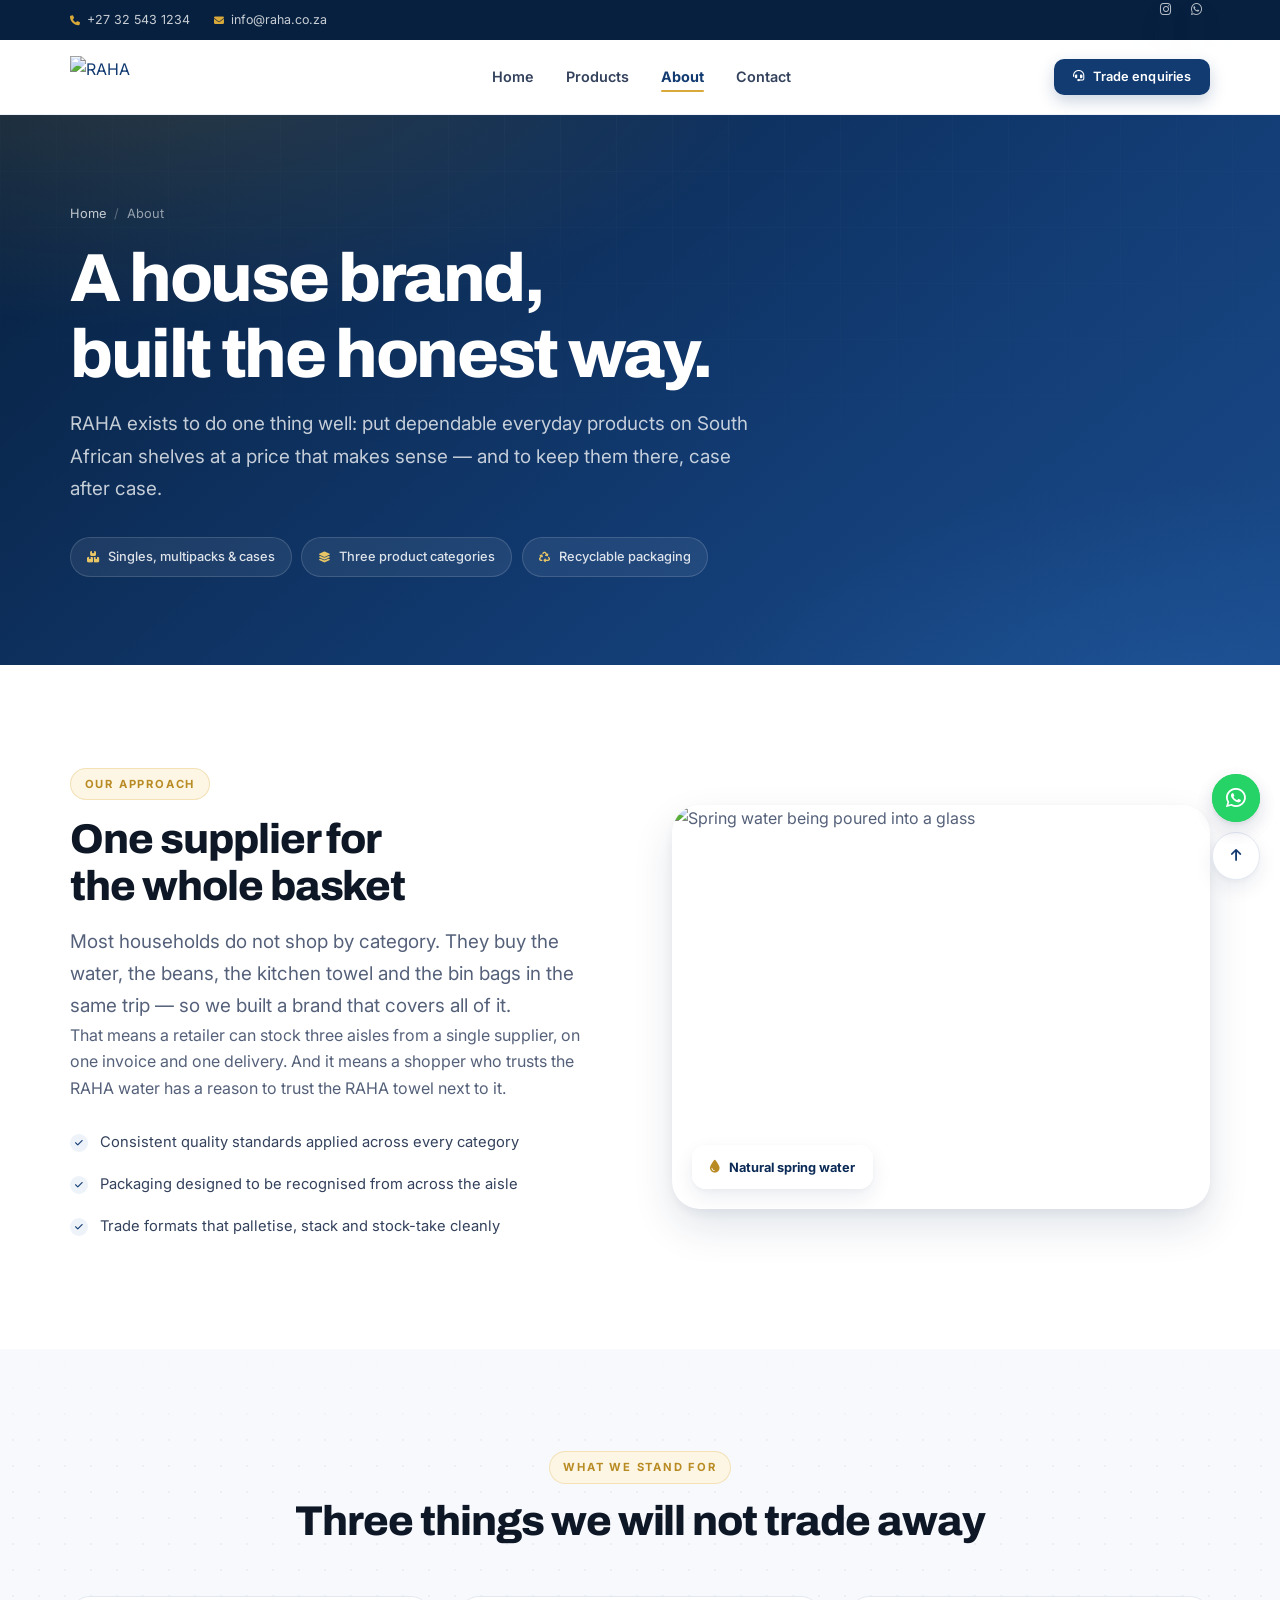
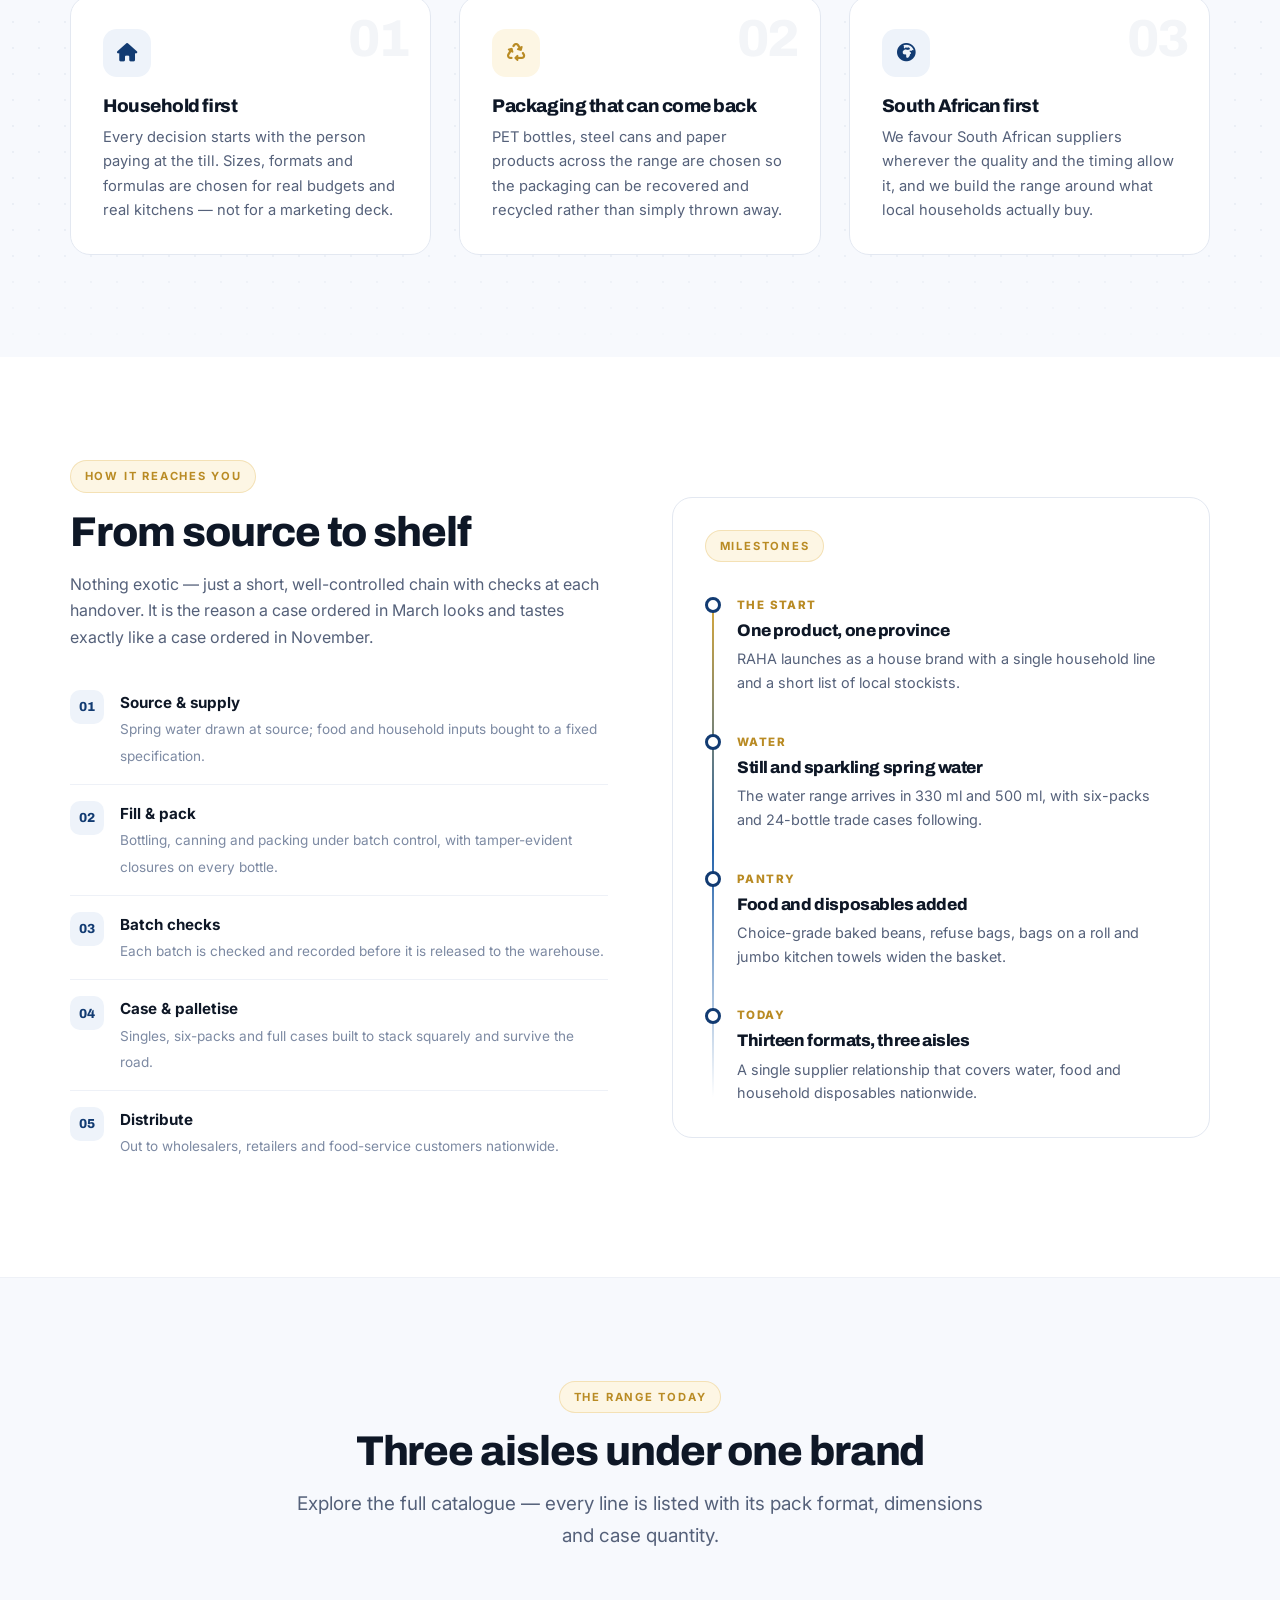
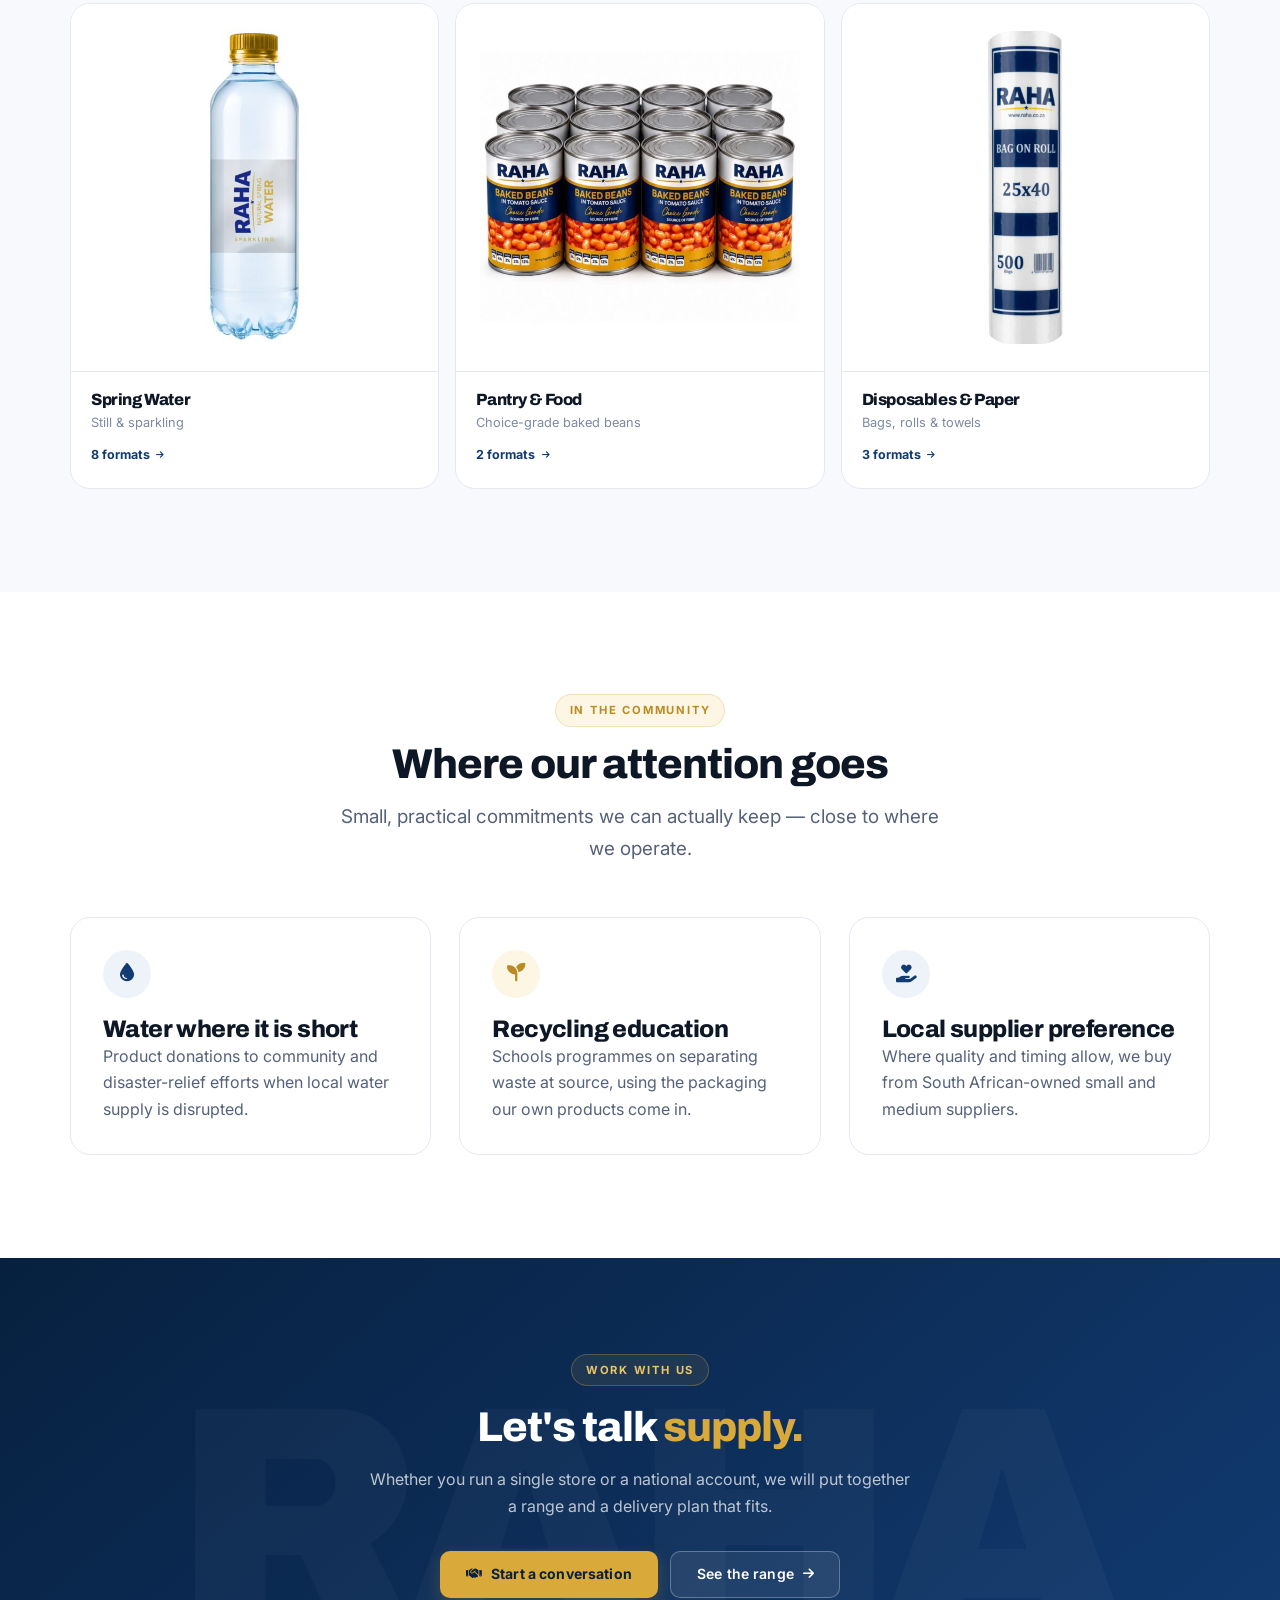
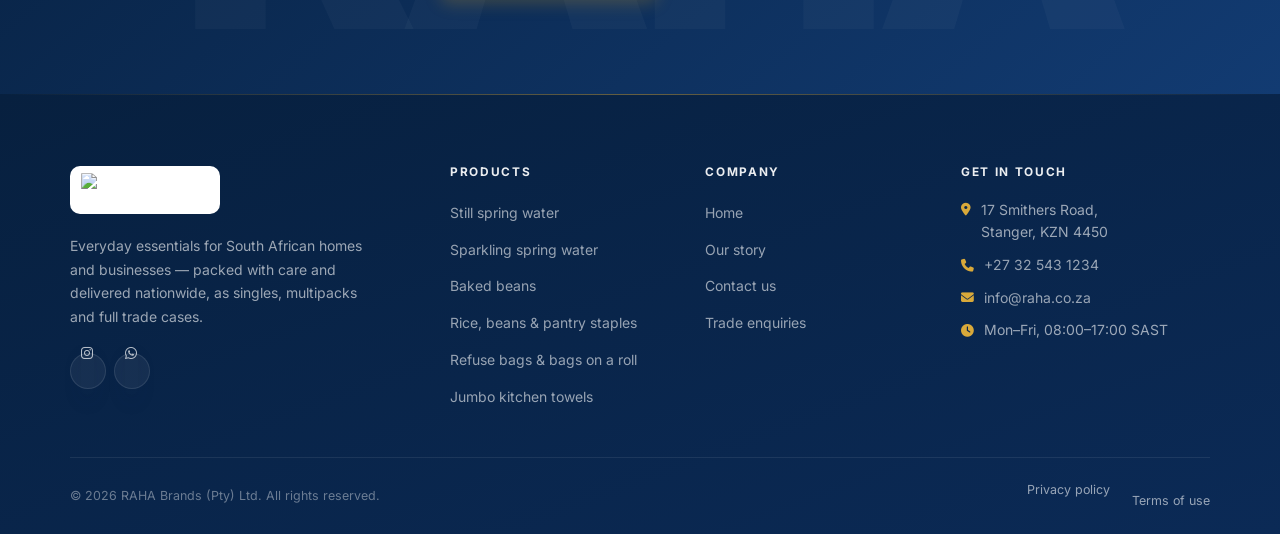
==== commit 5a836b86: "Add 11 new pantry products to the catalogue Basmati rice, kidney beans, red speckled beans (500g/1kg" ====
--- a/about/index.html
+++ b/about/index.html
@@ -295,6 +295,7 @@
           <li><a href="../product/">Still spring water</a></li>
           <li><a href="../product/">Sparkling spring water</a></li>
           <li><a href="../product/">Baked beans</a></li>
+          <li><a href="../product/">Rice, beans &amp; pantry staples</a></li>
           <li><a href="../product/">Refuse bags &amp; bags on a roll</a></li>
           <li><a href="../product/">Jumbo kitchen towels</a></li>
         </ul>
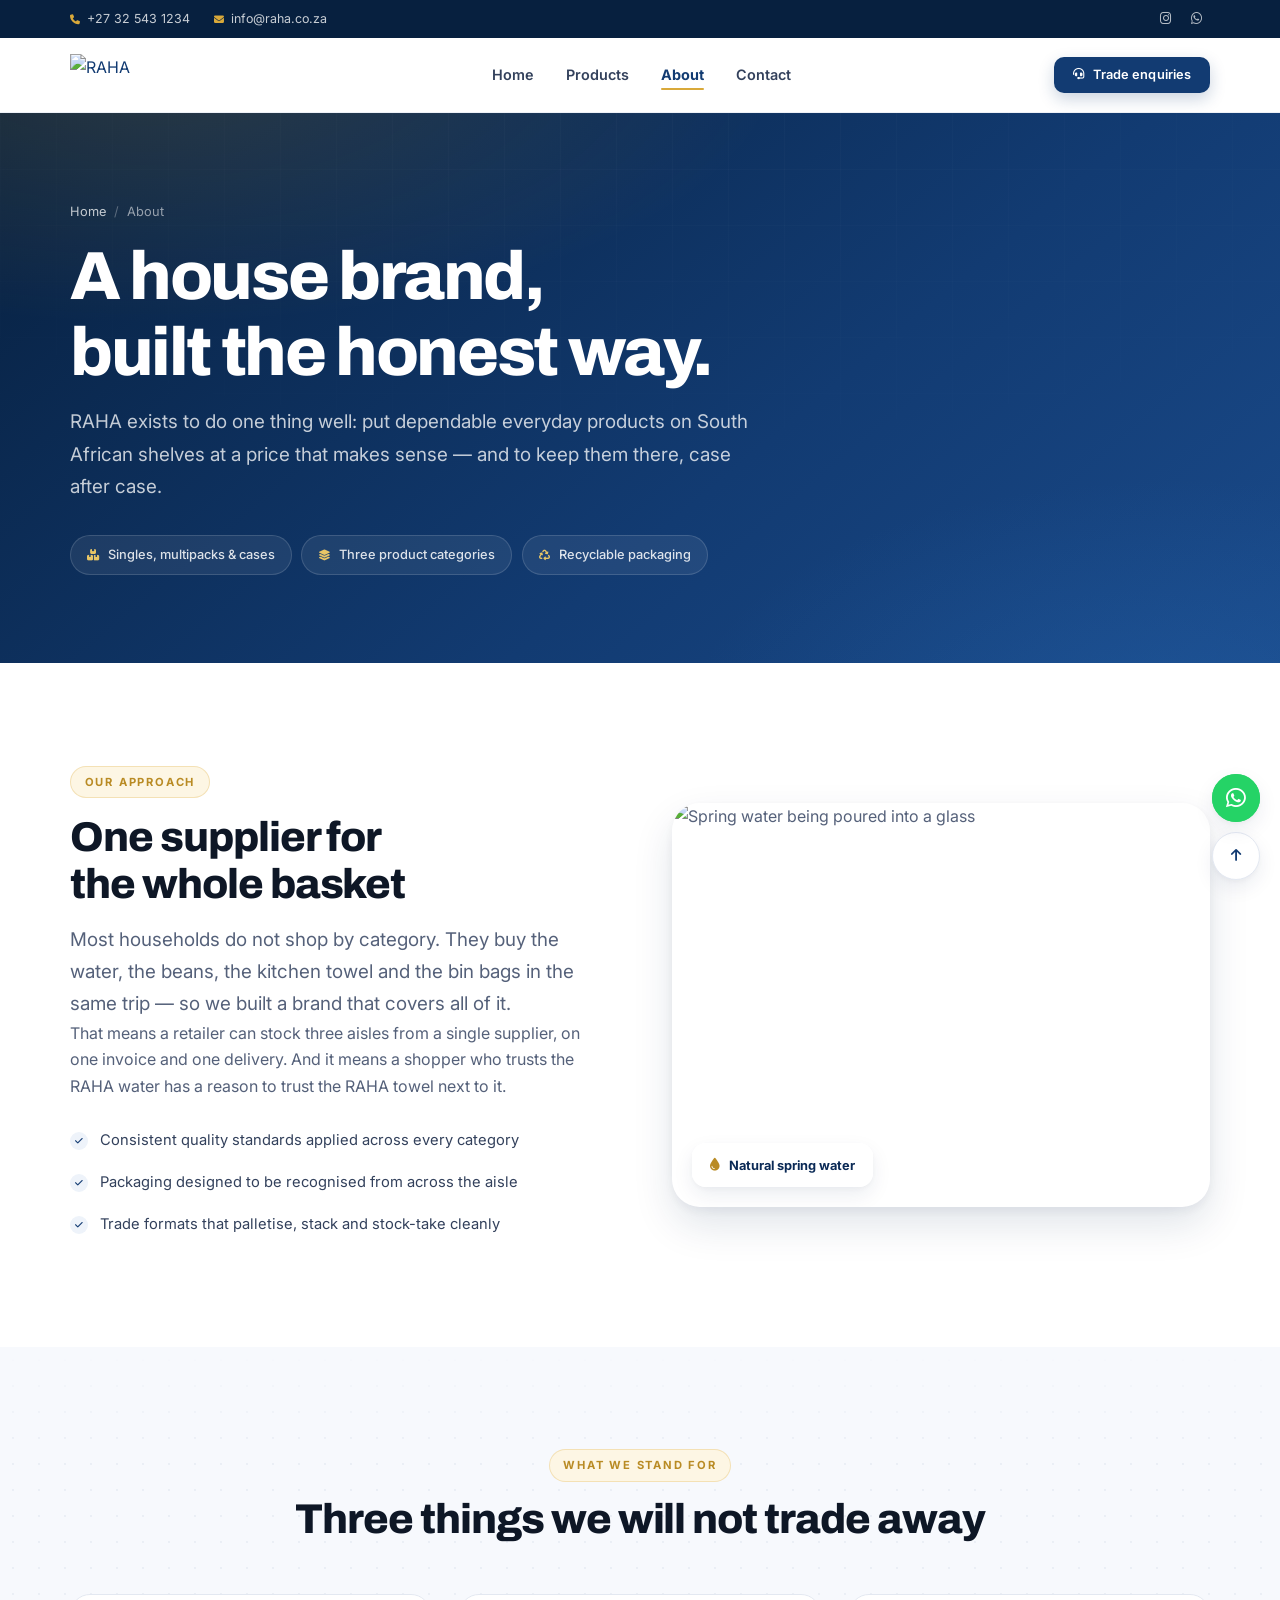
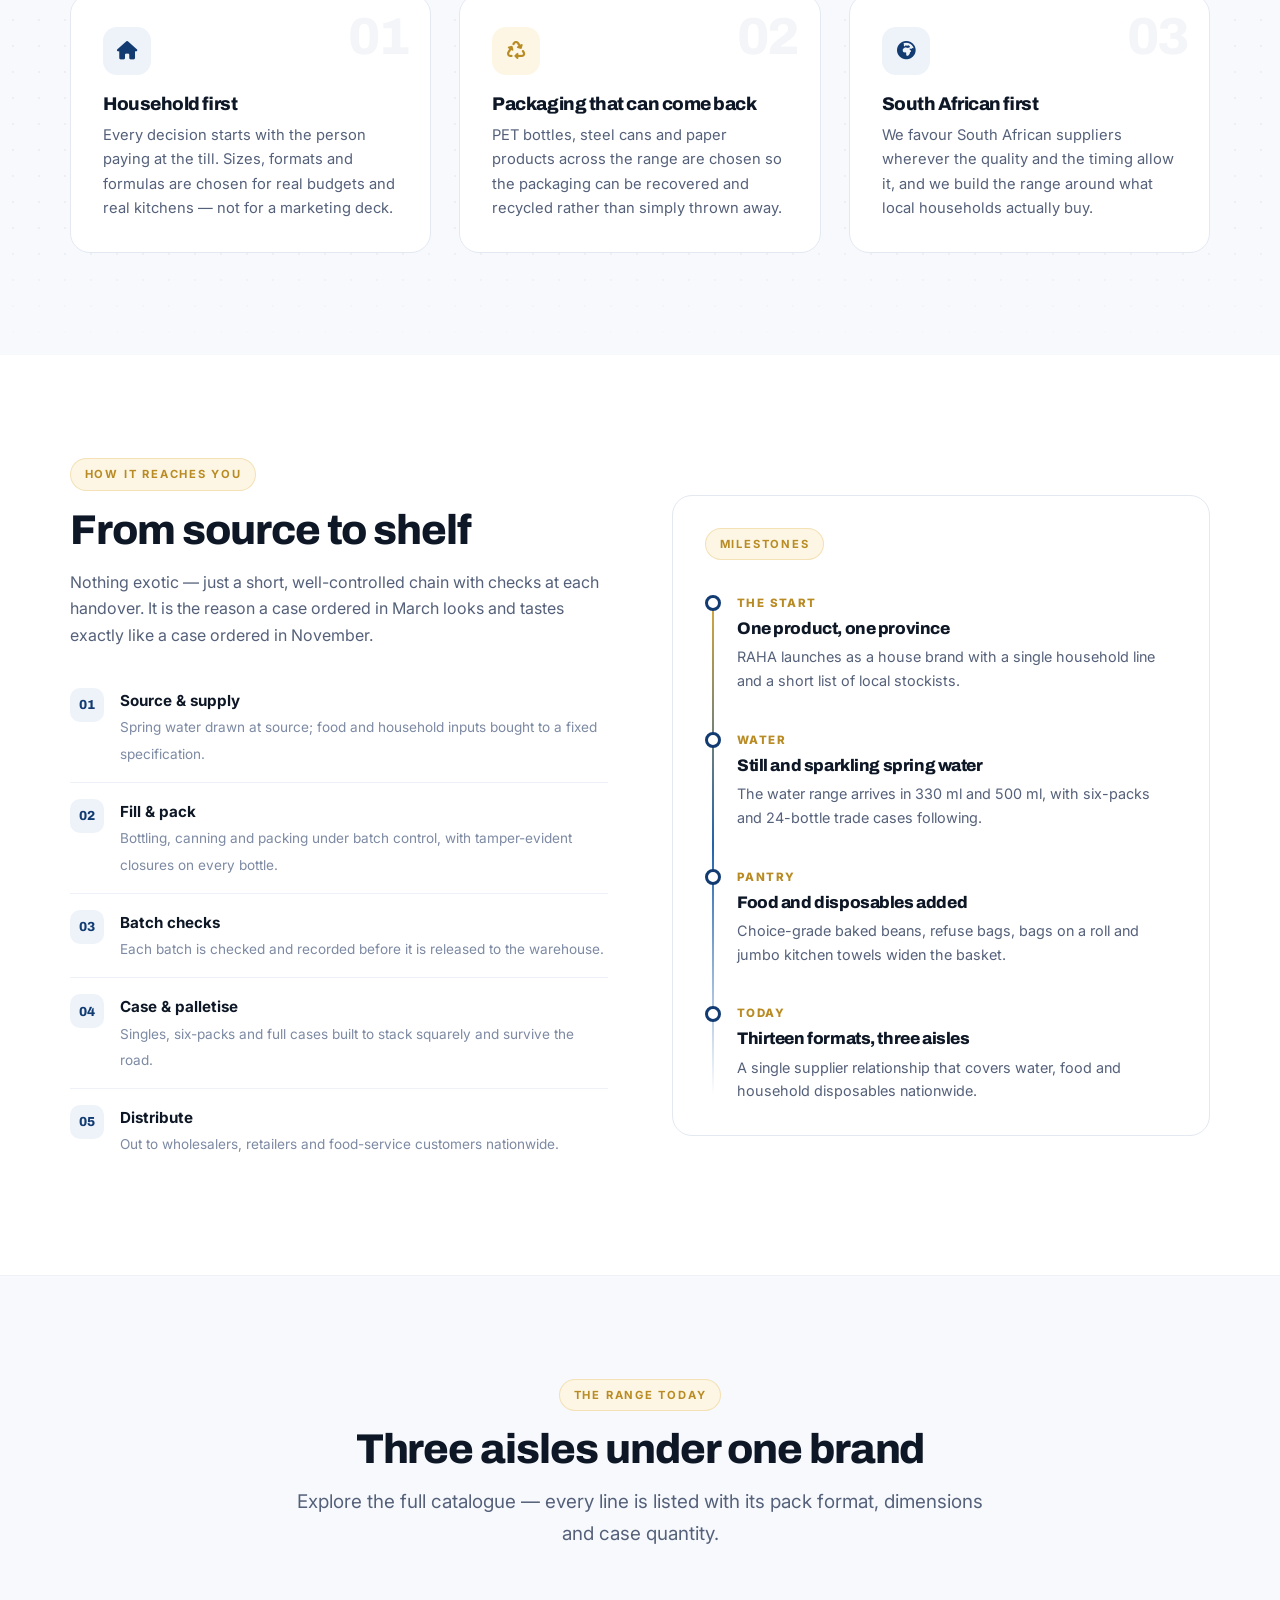
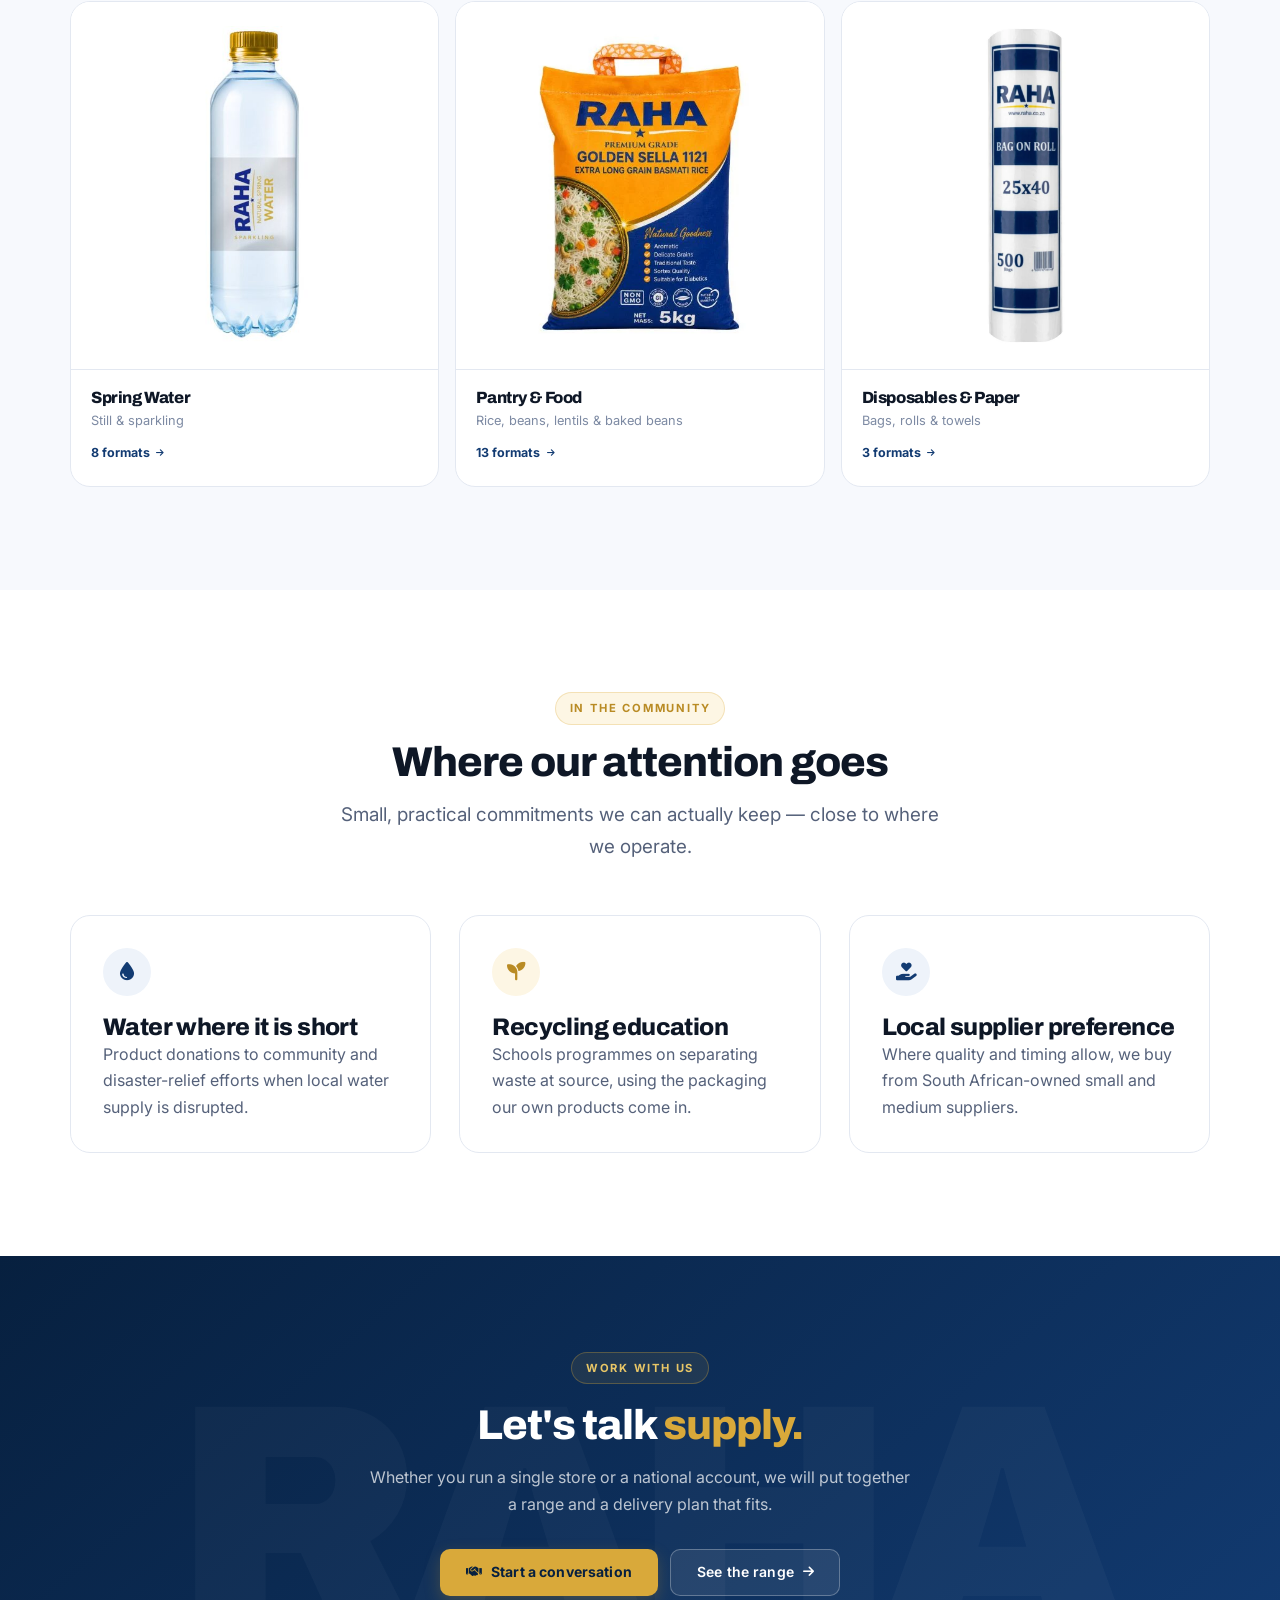
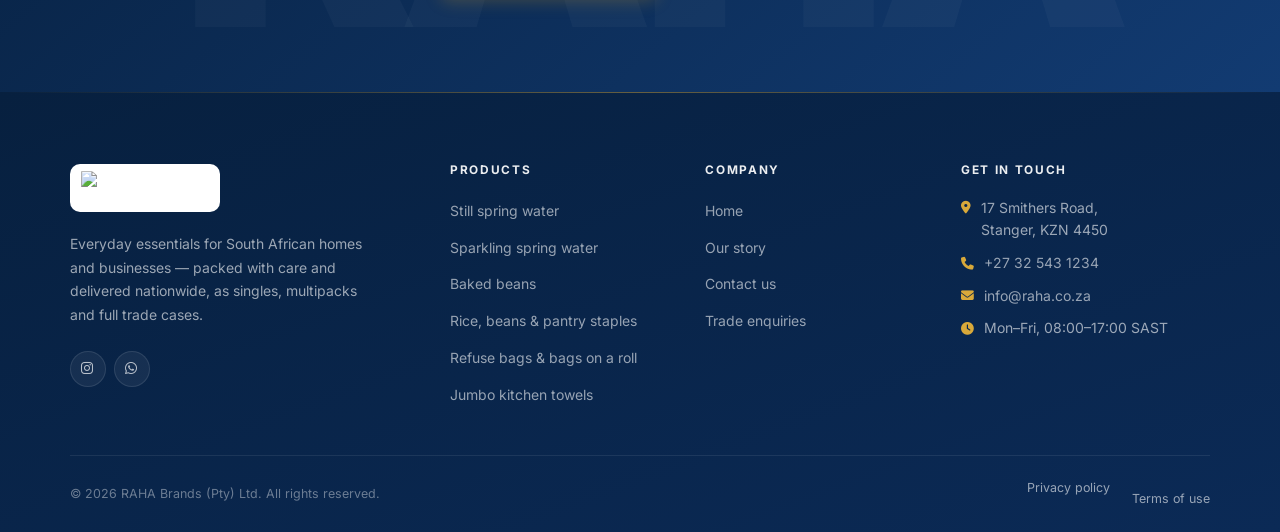
==== commit dddb7a23: "Fix footer social icons and stale content; verify mobile responsiveness The floating-action-button c" ====
--- a/about/index.html
+++ b/about/index.html
@@ -222,8 +222,8 @@
           <div class="cat-tile__body"><h3>Spring Water</h3><p>Still &amp; sparkling</p><span>8 formats <i class="fas fa-arrow-right" aria-hidden="true"></i></span></div>
         </a>
         <a class="cat-tile reveal" data-delay="1" href="../product/">
-          <div class="cat-tile__media"><img src="../image/Raha-Baked-Beans-In-Tomato-Sauce-12x400gr-medium.jpg" alt="RAHA Baked Beans case of twelve 400 g cans" loading="lazy" width="600" height="600"></div>
-          <div class="cat-tile__body"><h3>Pantry &amp; Food</h3><p>Choice-grade baked beans</p><span>2 formats <i class="fas fa-arrow-right" aria-hidden="true"></i></span></div>
+          <div class="cat-tile__media"><img src="../image/Raha-Premium-Grade-Golden-Sella-1121-Extra-Long-Grain-Basmati-Rice-5kg.webp" alt="RAHA Premium Grade Golden Sella 1121 Extra Long Grain Basmati Rice 5 kg bag" loading="lazy" width="600" height="600"></div>
+          <div class="cat-tile__body"><h3>Pantry &amp; Food</h3><p>Rice, beans, lentils &amp; baked beans</p><span>13 formats <i class="fas fa-arrow-right" aria-hidden="true"></i></span></div>
         </a>
         <a class="cat-tile reveal" data-delay="2" href="../product/">
           <div class="cat-tile__media"><img src="../image/Raha-Bag-On-Roll-25x40-500-Bags.webp" alt="RAHA Bag on Roll, 500 bags" loading="lazy" width="600" height="600"></div>
@@ -333,8 +333,8 @@
 </footer>
 
 <div class="fab-stack">
-  <button type="button" class="fab fab--top" aria-label="Back to top"><i class="fas fa-arrow-up" aria-hidden="true"></i></button>
-  <a class="fab fab--wa" href="https://wa.me/27325431234" target="_blank" rel="noopener" aria-label="Chat with RAHA on WhatsApp"><i class="fab fa-whatsapp" aria-hidden="true"></i></a>
+  <button type="button" class="fab-btn fab-btn--top" aria-label="Back to top"><i class="fas fa-arrow-up" aria-hidden="true"></i></button>
+  <a class="fab-btn fab-btn--wa" href="https://wa.me/27325431234" target="_blank" rel="noopener" aria-label="Chat with RAHA on WhatsApp"><i class="fab fa-whatsapp" aria-hidden="true"></i></a>
 </div>
 
 <script src="../assets/js/raha.js" defer></script>
--- a/assets/css/raha.css
+++ b/assets/css/raha.css
@@ -1166,6 +1166,7 @@
 .topbar__social a i {
   display: block;
   width: 1em;
+  height: 1em;
   line-height: 1;
   text-align: center;
 }
@@ -1194,18 +1195,21 @@
   position: fixed; right: 1.25rem; bottom: 1.25rem; z-index: 880;
   display: flex; flex-direction: column-reverse; gap: .6rem; align-items: center;
 }
-.fab {
+/* Note: this component is deliberately named `.fab-btn`, not `.fab` — Font
+   Awesome's brand-icon class is literally `.fab`, and reusing it here used
+   to hijack every `<i class="fab fa-...">` brand glyph's box model. */
+.fab-btn {
   width: 48px; height: 48px; display: grid; place-items: center;
   border-radius: var(--r-pill);
   box-shadow: var(--shadow-md);
   transition: transform var(--t-base), box-shadow var(--t-base), opacity var(--t-base);
 }
-.fab:hover { transform: translateY(-3px); box-shadow: var(--shadow-lg); }
-.fab--wa { background: #25d366; color: #fff; font-size: 1.4rem; }
-.fab--wa:hover { color: #fff; }
-.fab--top { background: #fff; color: var(--navy-700); border: 1px solid var(--line); font-size: .85rem; }
-.fab--top { opacity: 0; pointer-events: none; }
-.fab--top.is-on { opacity: 1; pointer-events: auto; }
+.fab-btn:hover { transform: translateY(-3px); box-shadow: var(--shadow-lg); }
+.fab-btn--wa { background: #25d366; color: #fff; font-size: 1.4rem; }
+.fab-btn--wa:hover { color: #fff; }
+.fab-btn--top { background: #fff; color: var(--navy-700); border: 1px solid var(--line); font-size: .85rem; }
+.fab-btn--top { opacity: 0; pointer-events: none; }
+.fab-btn--top.is-on { opacity: 1; pointer-events: auto; }
 
 /* --------------------------------------------------------------------------
    17. Scroll reveal
--- a/assets/css/motion.css
+++ b/assets/css/motion.css
@@ -343,8 +343,8 @@
 
 .site-footer a:not(.socials a) { transition: color var(--t-fast), transform var(--t-fast); }
 
-.fab--wa { position: relative; }
-.fab--wa::before {
+.fab-btn--wa { position: relative; }
+.fab-btn--wa::before {
   content: '';
   position: absolute; inset: 0; z-index: -1;
   border-radius: inherit; background: #25d366;
@@ -357,8 +357,8 @@
   100% { transform: scale(1.6); opacity: 0; }
 }
 
-.fab--top { transition: opacity var(--t-base), transform .45s var(--spring), box-shadow var(--t-base); }
-.fab--top:hover { transform: translateY(-4px) scale(1.08); }
+.fab-btn--top { transition: opacity var(--t-base), transform .45s var(--spring), box-shadow var(--t-base); }
+.fab-btn--top:hover { transform: translateY(-4px) scale(1.08); }
 
 /* --------------------------------------------------------------------------
    12. Section furniture
@@ -396,7 +396,7 @@
   .hero::after,
   .split__badge,
   .cta-band::before,
-  .fab--wa::before,
+  .fab-btn--wa::before,
   .btn--gold::after,
   .p-card:hover .p-card__media img { animation: none !important; }
 
